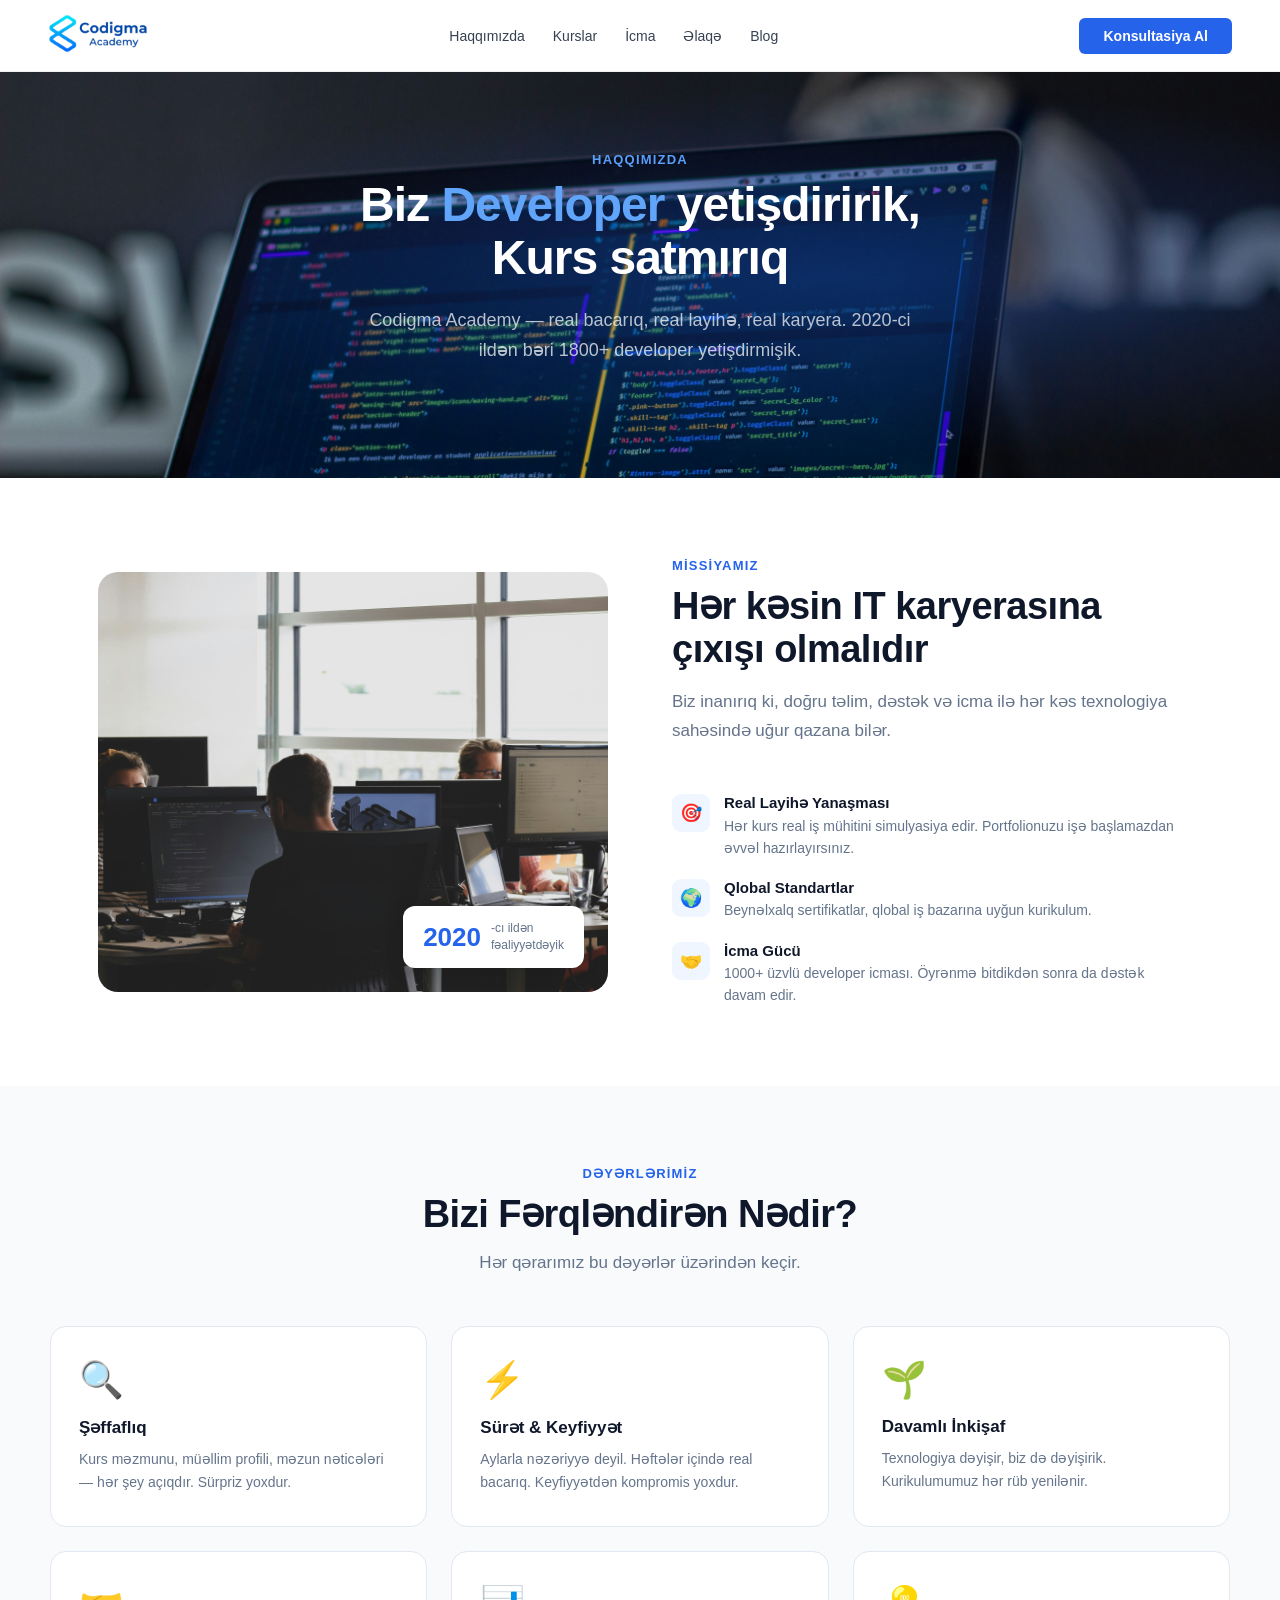
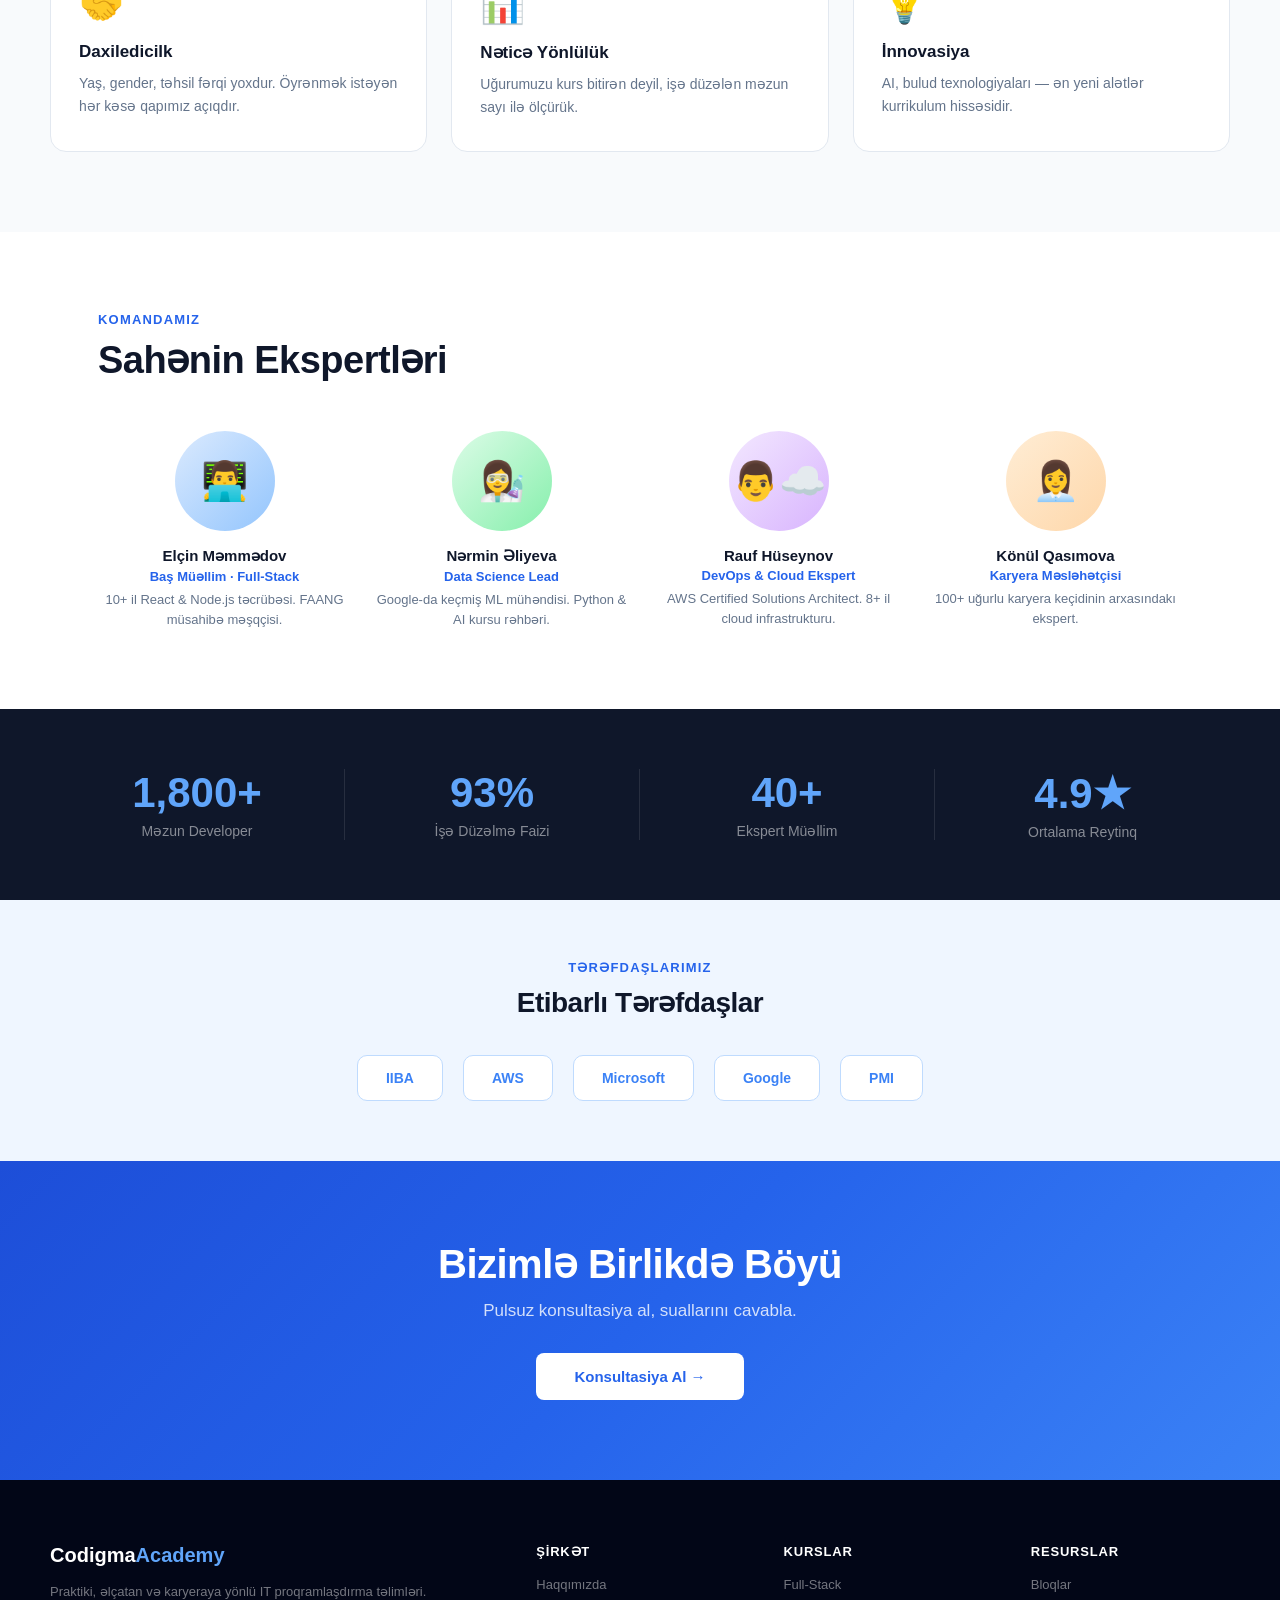
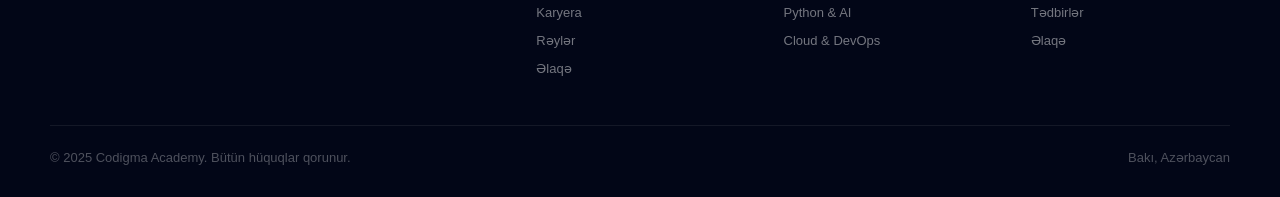
==== about/index.html @ 5302939d "Update HTML file paths for consistent navigation across the site" ====
<!DOCTYPE html><html lang="az"><head><meta charset="UTF-8"><meta name="viewport" content="width=device-width,initial-scale=1.0">
<link rel="stylesheet" href="../styles.css">
    <link rel="icon" type="image/x-icon" href="../images/codigma.svg">
</head><body>
<nav>
  <a href="../" class="logo">
    <img style="width: 100px;" src="../images/cdgma.png" alt="" srcset="">
  </a>  
  <ul class="nav-links" id="navLinks">
    <li><a href="../about/">Haqqımızda</a></li>
    <li><a href="../courses/">Kurslar</a></li>
    <li><a href="../reviews/">İcma</a></li>
    <li><a href="../contact/">Əlaqə</a></li>
    <li><a href="../blog.html">Blog</a></li>
  </ul>
  <a href="../contact/" class="nav-cta">Konsultasiya Al</a>
  
  <!-- Mobile Menu Button -->
  <button class="mobile-menu-btn" id="mobileMenuBtn">
    <span></span>
    <span></span>
    <span></span>
  </button>
</nav>

<div class="page-hero about-image">
  <div class="label">Haqqımızda</div>
  <h1>Biz <em>Developer</em> yetişdiririk,<br>Kurs satmırıq</h1>
  <p>Codigma Academy — real bacarıq, real layihə, real karyera. 2020-ci ildən bəri 1800+ developer yetişdirmişik.</p>
</div>

<!-- MISSION -->
<div class="sec">
  <div class="mission-grid">
    <div class="mission-img">
      <div class="mission-badge">
        <div class="num">2020</div>
        <div class="txt">-cı ildən<br>fəaliyyətdəyik</div>
      </div>
    </div>
    <div>
      <div class="sec-label">Missiyamız</div>
      <h2 class="sec-title">Hər kəsin IT karyerasına çıxışı olmalıdır</h2>
      <p class="sec-sub">Biz inanırıq ki, doğru təlim, dəstək və icma ilə hər kəs texnologiya sahəsində uğur qazana bilər.</p>
      <div class="mission-points">
        <div class="mp"><div class="mp-icon">🎯</div><div><h4>Real Layihə Yanaşması</h4><p>Hər kurs real iş mühitini simulyasiya edir. Portfolionuzu işə başlamazdan əvvəl hazırlayırsınız.</p></div></div>
        <div class="mp"><div class="mp-icon">🌍</div><div><h4>Qlobal Standartlar</h4><p>Beynəlxalq sertifikatlar, qlobal iş bazarına uyğun kurikulum.</p></div></div>
        <div class="mp"><div class="mp-icon">🤝</div><div><h4>İcma Gücü</h4><p>1000+ üzvlü developer icması. Öyrənmə bitdikdən sonra da dəstək davam edir.</p></div></div>
      </div>
    </div>
  </div>
</div>

<!-- VALUES -->
<div class="values-bg">
  <div class="values-inner">
    <div class="sec-label" style="text-align:center">Dəyərlərimiz</div>
    <h2 class="sec-title" style="text-align:center;max-width:560px;margin:0 auto 12px">Bizi Fərqləndirən Nədir?</h2>
    <p class="sec-sub">Hər qərarımız bu dəyərlər üzərindən keçir.</p>
    <div class="values-grid">
      <div class="val-card"><span class="val-icon">🔍</span><h3>Şəffaflıq</h3><p>Kurs məzmunu, müəllim profili, məzun nəticələri — hər şey açıqdır. Sürpriz yoxdur.</p></div>
      <div class="val-card"><span class="val-icon">⚡</span><h3>Sürət & Keyfiyyət</h3><p>Aylarla nəzəriyyə deyil. Həftələr içində real bacarıq. Keyfiyyətdən kompromis yoxdur.</p></div>
      <div class="val-card"><span class="val-icon">🌱</span><h3>Davamlı İnkişaf</h3><p>Texnologiya dəyişir, biz də dəyişirik. Kurikulumumuz hər rüb yenilənir.</p></div>
      <div class="val-card"><span class="val-icon">🤝</span><h3>Daxiledicilk</h3><p>Yaş, gender, təhsil fərqi yoxdur. Öyrənmək istəyən hər kəsə qapımız açıqdır.</p></div>
      <div class="val-card"><span class="val-icon">📊</span><h3>Nəticə Yönlülük</h3><p>Uğurumuzu kurs bitirən deyil, işə düzələn məzun sayı ilə ölçürük.</p></div>
      <div class="val-card"><span class="val-icon">💡</span><h3>İnnovasiya</h3><p>AI, bulud texnologiyaları — ən yeni alətlər kurrikulum hissəsidir.</p></div>
    </div>
  </div>
</div>

<!-- TEAM -->
<div class="sec">
  <div class="sec-label">Komandamız</div>
  <h2 class="sec-title">Sahənin Ekspertləri</h2>
  <div class="team-grid">
    <div class="team-card"><div class="team-avatar t1">👨‍💻</div><h3>Elçin Məmmədov</h3><div class="role">Baş Müəllim · Full-Stack</div><p>10+ il React & Node.js təcrübəsi. FAANG müsahibə məşqçisi.</p></div>
    <div class="team-card"><div class="team-avatar t2">👩‍🔬</div><h3>Nərmin Əliyeva</h3><div class="role">Data Science Lead</div><p>Google-da keçmiş ML mühəndisi. Python & AI kursu rəhbəri.</p></div>
    <div class="team-card"><div class="team-avatar t3">👨‍☁️</div><h3>Rauf Hüseynov</h3><div class="role">DevOps & Cloud Ekspert</div><p>AWS Certified Solutions Architect. 8+ il cloud infrastrukturu.</p></div>
    <div class="team-card"><div class="team-avatar t4">👩‍💼</div><h3>Könül Qasımova</h3><div class="role">Karyera Məsləhətçisi</div><p>100+ uğurlu karyera keçidinin arxasındakı ekspert.</p></div>
  </div>
</div>

<!-- STATS -->
<div class="stats-band">
  <div class="stats-inner">
    <div class="st"><div class="st-num">1,800+</div><div class="st-label">Məzun Developer</div></div>
    <div class="st"><div class="st-num">93%</div><div class="st-label">İşə Düzəlmə Faizi</div></div>
    <div class="st"><div class="st-num">40+</div><div class="st-label">Ekspert Müəllim</div></div>
    <div class="st"><div class="st-num">4.9★</div><div class="st-label">Ortalama Reytinq</div></div>
  </div>
</div>

<!-- PARTNERS -->
<div class="partner-bg">
  <div class="partner-inner">
    <div class="sec-label">Tərəfdaşlarımız</div>
    <h2 class="sec-title">Etibarlı Tərəfdaşlar</h2>
    <div class="partner-logos">
      <div class="p-logo">IIBA</div>
      <div class="p-logo">AWS</div>
      <div class="p-logo">Microsoft</div>
      <div class="p-logo">Google</div>
      <div class="p-logo">PMI</div>
    </div>
  </div>
</div>

<div class="cta-sec">
  <h2>Bizimlə Birlikdə Böyü</h2>
  <p>Pulsuz konsultasiya al, suallarını cavabla.</p>
  <a href="#" class="btn-white">Konsultasiya Al →</a>
</div>

<footer>
  <div class="footer-inner">
    <div class="footer-top">
      <div><div class="footer-logo">Codigma<span>Academy</span></div><p class="footer-desc">Praktiki, əlçatan və karyeraya yönlü IT proqramlaşdırma təlimləri.</p></div>
      <div class="footer-col"><h4>Şirkət</h4><ul><li><a href="../about/">Haqqımızda</a></li><li><a href="../careers/">Karyera</a></li><li><a href="../reviews/">Rəylər</a></li><li><a href="../contact/">Əlaqə</a></li></ul></div>
      <div class="footer-col"><h4>Kurslar</h4><ul><li><a href="../courses/">Full-Stack</a></li><li><a href="../courses/">Python & AI</a></li><li><a href="../courses/">Cloud & DevOps</a></li></ul></div>
      <div class="footer-col"><h4>Resurslar</h4><ul><li><a href="../blog.html">Bloqlar</a></li><li><a href="#">Tədbirlər</a></li><li><a href="../contact/">Əlaqə</a></li></ul></div>
    </div>
    <div class="footer-bottom"><p>© 2025 Codigma Academy. Bütün hüquqlar qorunur.</p><p>Bakı, Azərbaycan</p></div>
  </div>
</footer>

<script>
// Mobile menu toggle
const mobileMenuBtn = document.getElementById('mobileMenuBtn');
const navLinks = document.getElementById('navLinks');

if (mobileMenuBtn) {
  mobileMenuBtn.addEventListener('click', () => {
    navLinks.classList.toggle('active');
    mobileMenuBtn.classList.toggle('active');
  });

  // Close mobile menu when link is clicked
  const navItems = navLinks.querySelectorAll('a');
  navItems.forEach(item => {
    item.addEventListener('click', () => {
      navLinks.classList.remove('active');
      mobileMenuBtn.classList.remove('active');
    });
  });
}
</script>
</body></html>
---- styles.css ----
* { margin: 0; padding: 0; box-sizing: border-box; }
body { font-family: 'Segoe UI', Arial, sans-serif; color: #1a1a1a; background: #fff; }

/* ── NAVIGATION ── */
nav { display: flex; align-items: center; justify-content: space-between; padding: 0 48px; height: 72px; background: #fff; border-bottom: 1px solid #f0f0f0; position: sticky; top: 0; z-index: 200; }
.nav-links { display: flex; gap: 28px; list-style: none; }
.nav-links a { text-decoration: none; color: #374151; font-size: 14px; font-weight: 500; }
.nav-links a:hover { color: #2563eb; }
.nav-cta { background: #2563eb; color: #fff; padding: 10px 24px; border-radius: 6px; font-size: 14px; font-weight: 600; text-decoration: none; }

/* Mobile Menu Button */
.mobile-menu-btn { 
  display: none; 
  flex-direction: column; 
  background: none; 
  border: none; 
  cursor: pointer; 
  gap: 6px;
  z-index: 201;
}

.mobile-menu-btn span { 
  width: 25px; 
  height: 3px; 
  background: #0f172a; 
  border-radius: 3px;
  transition: all 0.3s ease;
}

.mobile-menu-btn.active span:nth-child(1) {
  transform: rotate(45deg) translate(11px, 11px);
}

.mobile-menu-btn.active span:nth-child(2) {
  opacity: 0;
}

.mobile-menu-btn.active span:nth-child(3) {
  transform: rotate(-45deg) translate(8px, -8px);
}

/* ── COMMON TYPOGRAPHY & SECTIONS ── */
.sec { padding: 80px 48px; max-width: 1180px; margin: 0 auto; }
.sec-label, .label, .hero-label, .co-label { font-size: 13px; font-weight: 700; color: #2563eb; text-transform: uppercase; letter-spacing: 1.2px; margin-bottom: 12px; }
.label, .hero-label { color: #60a5fa; }
.sec-title { font-size: 38px; font-weight: 800; color: #0f172a; line-height: 1.15; margin-bottom: 16px; letter-spacing: -0.5px; }
.sec-sub { font-size: 17px; color: #64748b; line-height: 1.7; max-width: 560px; margin: 0 auto 48px; }

/* ── PAGE HERO ── */
.page-hero {padding: 80px 48px; text-align: center; color: #fff; position: relative; overflow: hidden; }
.page-hero::after { content: ''; position: absolute; inset: 0; background: radial-gradient(ellipse at 65% 50%, rgba(37,99,235,0.3) 0%, transparent 65%); }
.page-hero h1 { font-size: 48px; font-weight: 800; line-height: 1.1; letter-spacing: -1px; margin-bottom: 20px; position: relative; z-index: 1; }
.page-hero h1 em { font-style: normal; color: #60a5fa; }
.page-hero p { font-size: 18px; color: rgba(255,255,255,0.72); max-width: 560px; margin: 0 auto 32px; line-height: 1.7; position: relative; z-index: 1; }
.hero-chips { display: flex; gap: 12px; justify-content: center; flex-wrap: wrap; position: relative; z-index: 1; }
.chip { background: rgba(255,255,255,0.1); border: 1px solid rgba(255,255,255,0.2); border-radius: 100px; padding: 8px 18px; font-size: 13px; color: rgba(255,255,255,0.85); font-weight: 500; }
.about-image { background-image: url(/images/about-h.jpg); background-position: center; background-size: cover; padding: 80px 48px; text-align: center; color: #fff; position: relative; overflow: hidden; }
.courses-image { background-image: url(/images/courses-h.jpg); background-position: center; background-size: cover; padding: 80px 48px; text-align: center; color: #fff; position: relative; overflow: hidden; }
.reviews-image { background-image: url(/images/reviews-h1.jpg); background-position: center; background-size: cover; padding: 80px 48px; text-align: center; color: #fff; position: relative; overflow: hidden; }
.reviews-image::before {
  content: "";
  position: absolute;
  inset: 0;
  background: rgba(0, 0, 0, 0.468); /* tündlük burdan idarə olunur */
  z-index: 1;
}

.contact-image::before {
  content: "";
  position: absolute;
  inset: 0;
  background: rgba(0, 0, 0, 0.345); /* tündlük burdan idarə olunur */
  z-index: 1;
}

.contact-image { background-image: url(/images/contact-img.jpg); background-position: center; background-size: cover; padding: 80px 48px; text-align: center; color: #fff; position: relative; overflow: hidden; }
/* ── SLIDER ── */
.hero { position: relative; overflow: hidden; height: 580px; }
.slides-track { display: flex; height: 100%; transition: transform 0.65s cubic-bezier(0.77,0,0.18,1); }
.slide { min-width: 100%; height: 100%; display: flex; align-items: center; justify-content: center; flex-direction: column; text-align: center; padding: 80px 48px; position: relative; overflow: hidden; }
.slide-1 { background: linear-gradient(135deg, #0a0a1a 0%, #0f2460 55%, #1a3a8f 100%); background-image: url(/images/slider-1.jpg); background-position: center; background-size: cover; }
.slide-2 { background: linear-gradient(135deg, #0a1a0a 0%, #0a3a1f 55%, #0f5132 100%); background-image: url(/images/slider-2.jpg); background-position: center; background-size: cover; }
.slide-3 { background: linear-gradient(135deg, #1a0a0a 0%, #3a0a2a 55%, #5b1a5a 100%); background-image: url(/images/slider-3.jpg); background-position: center; background-size: cover; }
.slide::before { content: ''; position: absolute; inset: 0; background: radial-gradient(ellipse at 68% 48%, rgba(255,255,255,0.1) 0%, transparent 65%); }
.slide-content { position: relative; z-index: 1; max-width: 780px; opacity: 0; transform: translateY(28px); transition: opacity 0.55s 0.2s ease, transform 0.55s 0.2s ease; }
.slide.is-active .slide-content { opacity: 1; transform: translateY(0); }
.slide-eyebrow { display: inline-flex; gap: 12px; margin-bottom: 28px; background: rgba(255,255,255,0.08); border: 1px solid rgba(255,255,255,0.15); border-radius: 100px; padding: 8px 20px; }
.slide-eyebrow span { font-size: 13px; color: rgba(255,255,255,0.78); font-weight: 500; }
.slide-1 .dot { color: #60a5fa; }
.slide-2 .dot { color: #4ade80; }
.slide-3 .dot { color: #c084fc; }
.slide h1 { font-size: 50px; font-weight: 800; line-height: 1.12; color: #fff; margin-bottom: 20px; letter-spacing: -1px; }
.slide-1 h1 em { font-style: normal; color: #60a5fa; }
.slide-2 h1 em { font-style: normal; color: #4ade80; }
.slide-3 h1 em { font-style: normal; color: #c084fc; }
.slide > .slide-content > p { font-size: 18px; color: rgba(255,255,255,0.72); margin-bottom: 40px; line-height: 1.65; }
.slide-btns { display: flex; gap: 14px; justify-content: center; }
.btn-solid { padding: 15px 34px; border-radius: 8px; font-weight: 700; font-size: 15px; text-decoration: none; }
.slide-1 .btn-solid { background: #2563eb; color: #fff; }
.slide-2 .btn-solid { background: #16a34a; color: #fff; }
.slide-3 .btn-solid { background: #7c3aed; color: #fff; }
.btn-ghost { border: 1.5px solid rgba(255,255,255,0.4); color: #fff; padding: 15px 34px; border-radius: 8px; font-weight: 600; font-size: 15px; text-decoration: none; }
.btn-ghost:hover { background: rgba(255,255,255,0.1); }
.hero-arrow { position: absolute; top: 50%; transform: translateY(-50%); width: 48px; height: 48px; border-radius: 50%; background: rgba(255,255,255,0.12); border: 1px solid rgba(255,255,255,0.22); color: #fff; font-size: 20px; cursor: pointer; display: flex; align-items: center; justify-content: center; z-index: 10; transition: background 0.2s; user-select: none; }
.hero-arrow:hover { background: rgba(255,255,255,0.26); }
.prev { left: 24px; }
.next { right: 24px; }
.hero-dots { position: absolute; bottom: 28px; left: 50%; transform: translateX(-50%); display: flex; gap: 8px; z-index: 10; }
.hero-dots button { width: 8px; height: 8px; border-radius: 4px; background: rgba(255,255,255,0.3); border: none; cursor: pointer; transition: width 0.35s ease, background 0.35s ease; padding: 0; }
.hero-dots button.active { width: 28px; background: #fff; }
.slide-progress { position: absolute; bottom: 0; left: 0; height: 3px; background: rgba(255,255,255,0.1); width: 100%; z-index: 10; }
.slide-progress-fill { height: 100%; width: 0%; }
.slide-1 .slide-progress-fill { background: #60a5fa; }
.slide-2 .slide-progress-fill { background: #4ade80; }
.slide-3 .slide-progress-fill { background: #c084fc; }

/* ── TRUST & STATS ── */
.trust-bar { background: #f8fafc; border-bottom: 1px solid #e8eef4; padding: 0 48px; }
.trust-label { font-size: 12px; color: #94a3b8; font-weight: 600; text-transform: uppercase; letter-spacing: 1px; padding: 16px 0 8px; }
.trust-logos { display: flex; gap: 48px; padding: 12px 0 20px; flex-wrap: wrap; }
.trust-logo { font-size: 15px; font-weight: 700; color: #94a3b8; }
.stats { background: #f0f9ff; padding: 40px 48px; display: flex; justify-content: center; border-bottom: 1px solid #bae6fd; }
.stat { text-align: center; padding: 20px 48px; border-right: 1px solid #bae6fd; }
.stat:last-child { border-right: none; }
.stat-num { font-size: 36px; font-weight: 800; color: #0284c7; }
.stat-label { font-size: 13px; color: #64748b; margin-top: 4px; }
.stats-band { background: #0f172a; padding: 60px 48px; }
.stats-inner { max-width: 1180px; margin: 0 auto; display: grid; grid-template-columns: repeat(4,1fr); gap: 0; }
.st { text-align: center; padding: 0 20px; border-right: 1px solid rgba(255,255,255,0.1); }
.st:last-child { border-right: none; }
.st-num { font-size: 42px; font-weight: 800; color: #60a5fa; margin-bottom: 6px; }
.st-label { font-size: 14px; color: rgba(255,255,255,0.5); }

/* ── WHO & FOR SECTIONS ── */
.who { max-width: 1180px; margin: 0 auto; padding: 80px 48px; display: grid; grid-template-columns: 1fr 1fr; gap: 72px; align-items: center; }
.who-img { background-image: url(/images/it-1.jpg); background-position: center; background-size: cover; border-radius: 20px; height: 420px; display: flex; align-items: center; justify-content: center; font-size: 90px; position: relative; }
.who-badge { position: absolute; bottom: 24px; left: 24px; background: #fff; border-radius: 12px; padding: 14px 20px; box-shadow: 0 4px 20px rgba(0,0,0,0.1); display: flex; align-items: center; gap: 10px; }
.who-badge .num { font-size: 26px; font-weight: 800; color: #2563eb; }
.who-badge .txt { font-size: 12px; color: #64748b; line-height: 1.4; }
.who-features { margin-top: 32px; display: flex; flex-direction: column; gap: 20px; }
.wf { display: flex; gap: 14px; align-items: flex-start; }
.wf-icon { width: 36px; height: 36px; border-radius: 9px; background: #eff6ff; display: flex; align-items: center; justify-content: center; font-size: 17px; flex-shrink: 0; }
.wf h4 { font-size: 15px; font-weight: 700; color: #0f172a; margin-bottom: 4px; }
.wf p { font-size: 14px; color: #64748b; line-height: 1.55; }
.for-section { background: #0f172a; padding: 80px 48px; }
.for-inner { max-width: 1180px; margin: 0 auto; }
.for-grid { display: grid; grid-template-columns: repeat(3,1fr); gap: 24px; margin-top: 48px; }
.for-card { background: rgba(255,255,255,0.05); border: 1px solid rgba(255,255,255,0.08); border-radius: 16px; padding: 32px 28px; }
.for-card-icon { font-size: 36px; margin-bottom: 18px; display: block; }
.for-card h3 { font-size: 18px; font-weight: 700; color: #fff; margin-bottom: 10px; }
.for-card p { font-size: 14px; color: rgba(255,255,255,0.6); line-height: 1.65; }

/* ── COURSES & BOOTCAMP ── */
.courses-bg { background: #f8fafc; padding: 80px 48px; }
.courses-inner { max-width: 1180px; margin: 0 auto; }
.courses-head { display: flex; justify-content: space-between; align-items: flex-end; margin-bottom: 48px; }
.view-all { font-size: 14px; font-weight: 600; color: #2563eb; text-decoration: none; }
.courses-grid { display: grid; grid-template-columns: repeat(3,1fr); gap: 28px; margin-top: 48px; }
.courses-grid-2 { display: grid; grid-template-columns: repeat(2,1fr); gap: 28px; margin-top: 48px; }

.c-card { background: #fff; border-radius: 16px; border: 1px solid #e2e8f0; overflow: hidden; transition: transform 0.2s, box-shadow 0.2s; }
.c-card:hover { transform: translateY(-5px); box-shadow: 0 12px 32px rgba(0,0,0,0.08); }
.c-card-top { height: 170px; display: flex; align-items: center; justify-content: center; font-size: 54px; }
.cc1 .c-card-top { background: linear-gradient(135deg,#eff6ff,#bfdbfe); }
.cc2 .c-card-top { background: linear-gradient(135deg,#f0fdf4,#bbf7d0); }
.cc3 .c-card-top { background: linear-gradient(135deg,#fdf4ff,#e9d5ff); }
.c-card-body { padding: 22px; }
.c-card-body h3 { font-size: 16px; font-weight: 700; color: #0f172a; margin-bottom: 8px; }
.c-card-body p { font-size: 13px; color: #64748b; line-height: 1.6; margin-bottom: 18px; }
.c-card-footer { display: flex; align-items: center; justify-content: space-between; }
.c-pill { font-size: 11px; font-weight: 700; padding: 4px 12px; border-radius: 100px; }
.cc1 .c-pill { background: #dbeafe; color: #1d4ed8; }
.cc2 .c-pill { background: #dcfce7; color: #166534; }
.cc3 .c-pill { background: #f3e8ff; color: #6b21a8; }
.c-link { font-size: 13px; font-weight: 700; color: #2563eb; text-decoration: none; }
.course-big { background: #fff; border: 1px solid #e2e8f0; border-radius: 18px; overflow: hidden; transition: transform 0.2s, box-shadow 0.2s; display: grid; grid-template-columns: 220px 1fr; }
.course-big:hover { transform: translateY(-4px); box-shadow: 0 12px 36px rgba(0,0,0,0.09); }
.course-thumb { display: flex; align-items: center; justify-content: center; font-size: 60px; }
.cb1 .course-thumb { background: linear-gradient(135deg,#eff6ff,#bfdbfe); }
.cb2 .course-thumb { background: linear-gradient(135deg,#f0fdf4,#bbf7d0); }
.cb3 .course-thumb { background: linear-gradient(135deg,#fdf4ff,#e9d5ff); }
.cb4 .course-thumb { background: linear-gradient(135deg,#fff7ed,#fed7aa); }
.cb5 .course-thumb { background: linear-gradient(135deg,#fef2f2,#fecaca); }
.cb6 .course-thumb { background: linear-gradient(135deg,#f0fdfa,#99f6e4); }
.course-info { padding: 28px 24px; }
.course-tags { display: flex; gap: 6px; flex-wrap: wrap; margin-bottom: 10px; }
.ctag { font-size: 11px; font-weight: 700; padding: 3px 10px; border-radius: 20px; }
.t-blue { background: #dbeafe; color: #1d4ed8; }
.t-green { background: #dcfce7; color: #166534; }
.t-purple { background: #f3e8ff; color: #6b21a8; }
.t-orange { background: #ffedd5; color: #9a3412; }
.t-red { background: #fee2e2; color: #991b1b; }
.t-teal { background: #ccfbf1; color: #0f766e; }
.course-info h3 { font-size: 18px; font-weight: 700; color: #0f172a; margin-bottom: 8px; }
.course-info p { font-size: 13px; color: #64748b; line-height: 1.6; margin-bottom: 18px; }
.course-meta { display: flex; gap: 16px; font-size: 12px; color: #64748b; margin-bottom: 18px; }
.course-meta span { display: flex; align-items: center; gap: 4px; }
.course-footer { display: flex; align-items: center; justify-content: space-between; }
.enroll-btn { background: #2563eb; color: #fff; padding: 9px 20px; border-radius: 7px; font-size: 13px; font-weight: 700; text-decoration: none; }
.price { font-size: 15px; font-weight: 800; color: #0f172a; }
.filter-bar { background: #f8fafc; border-bottom: 1px solid #e2e8f0; padding: 0 48px; display: flex; gap: 8px; align-items: center; }
.filter-btn { padding: 16px 20px; font-size: 14px; font-weight: 500; color: #64748b; background: none; border: none; cursor: pointer; border-bottom: 2px solid transparent; transition: all 0.2s; }
.filter-btn.active { color: #2563eb; border-bottom-color: #2563eb; font-weight: 700; }
.filter-btn:hover { color: #2563eb; }
.highlight-bg { background: #0f172a; padding: 72px 48px; }
.highlight-inner { max-width: 1180px; margin: 0 auto; display: grid; grid-template-columns: 1fr 1fr; gap: 64px; align-items: center; }
.highlight-text .label { color: #60a5fa; }
.highlight-text h2 { font-size: 38px; font-weight: 800; color: #fff; margin-bottom: 16px; line-height: 1.15; letter-spacing: -0.5px; }
.highlight-text p { font-size: 16px; color: rgba(255,255,255,0.65); line-height: 1.75; margin-bottom: 28px; }
.highlight-points { display: flex; flex-direction: column; gap: 14px; }
.hpoint { display: flex; gap: 12px; align-items: flex-start; }
.hpoint-icon { width: 32px; height: 32px; border-radius: 8px; background: rgba(96,165,250,0.15); display: flex; align-items: center; justify-content: center; font-size: 15px; flex-shrink: 0; }
.hpoint p { font-size: 14px; color: rgba(255,255,255,0.7); line-height: 1.5; }
.highlight-card { background: rgba(255,255,255,0.06); border: 1px solid rgba(255,255,255,0.1); border-radius: 20px; padding: 36px; }
.hc-title { font-size: 20px; font-weight: 700; color: #fff; margin-bottom: 24px; }
.hc-items { display: flex; flex-direction: column; gap: 16px; }
.hc-item { display: flex; justify-content: space-between; align-items: center; padding-bottom: 14px; border-bottom: 1px solid rgba(255,255,255,0.08); }
.hc-item:last-child { border-bottom: none; padding-bottom: 0; }
.hc-item span { font-size: 14px; color: rgba(255,255,255,0.6); }
.hc-item strong { font-size: 14px; color: #60a5fa; font-weight: 700; }
.highlight-btn { display: inline-block; margin-top: 28px; background: #2563eb; color: #fff; padding: 14px 32px; border-radius: 8px; font-size: 15px; font-weight: 700; text-decoration: none; }

/* ── FAQ ── */
.faq-bg, .faq-strip { background: #f8fafc; padding: 72px 48px; }
.faq-inner { max-width: 800px; margin: 0 auto; }
.faq-inner .sec-title, .faq-inner h2 { text-align: center; margin-bottom: 40px; font-size: 32px; font-weight: 800; color: #0f172a; letter-spacing: -0.5px; }
.faq-item { background: #fff; border: 1px solid #e2e8f0; border-radius: 12px; margin-bottom: 12px; overflow: hidden; }
.faq-q { padding: 18px 24px; font-size: 15px; font-weight: 600; color: #0f172a; cursor: pointer; display: flex; justify-content: space-between; align-items: center; }
.faq-q .icon, .faq-q .ic { color: #2563eb; font-size: 18px; font-weight: 300; }
.faq-a { padding: 0 24px 20px; font-size: 14px; color: #64748b; line-height: 1.7; }

/* ── CONTACT & MAP ── */
.contact-main { max-width: 1180px; margin: 0 auto; padding: 80px 48px; display: grid; grid-template-columns: 1fr 1.4fr; gap: 64px; align-items: start; }
.contact-info .sec-label { font-size: 13px; font-weight: 700; color: #2563eb; text-transform: uppercase; letter-spacing: 1.2px; margin-bottom: 12px; }
.contact-info h2 { font-size: 34px; font-weight: 800; color: #0f172a; line-height: 1.2; margin-bottom: 14px; letter-spacing: -0.5px; }
.contact-info p { font-size: 16px; color: #64748b; line-height: 1.75; margin-bottom: 36px; }
.info-cards { display: flex; flex-direction: column; gap: 16px; }
.info-card { display: flex; gap: 16px; align-items: flex-start; background: #f8fafc; border: 1px solid #e2e8f0; border-radius: 12px; padding: 18px 20px; }
.info-icon { width: 44px; height: 44px; border-radius: 10px; background: #eff6ff; display: flex; align-items: center; justify-content: center; font-size: 20px; flex-shrink: 0; }
.info-card h4 { font-size: 14px; font-weight: 700; color: #0f172a; margin-bottom: 4px; }
.info-card p { font-size: 14px; color: #64748b; line-height: 1.5; margin-bottom: 0; }
.info-card a { color: #2563eb; text-decoration: none; font-weight: 500; }
.socials { margin-top: 28px; }
.socials h4 { font-size: 14px; font-weight: 700; color: #0f172a; margin-bottom: 14px; }
.social-links { display: flex; gap: 10px; }
.s-link { width: 40px; height: 40px; border-radius: 9px; border: 1px solid #e2e8f0; display: flex; align-items: center; justify-content: center; font-size: 18px; text-decoration: none; transition: border-color 0.2s, background 0.2s; background: #fff; }
.s-link:hover { background: #eff6ff; border-color: #bfdbfe; }
.contact-form { background: #fff; border: 1px solid #e2e8f0; border-radius: 20px; padding: 40px; box-shadow: 0 4px 24px rgba(0,0,0,0.05); }
.form-title { font-size: 22px; font-weight: 800; color: #0f172a; margin-bottom: 6px; }
.form-sub { font-size: 14px; color: #64748b; margin-bottom: 28px; }
.form-row { display: grid; grid-template-columns: 1fr 1fr; gap: 16px; margin-bottom: 16px; }
.form-group { margin-bottom: 16px; }
.form-group label { display: block; font-size: 13px; font-weight: 600; color: #374151; margin-bottom: 6px; }
.form-group input, .form-group select, .form-group textarea { width: 100%; padding: 11px 14px; border: 1.5px solid #e2e8f0; border-radius: 8px; font-size: 14px; color: #0f172a; font-family: inherit; transition: border-color 0.2s; outline: none; background: #fff; }
.form-group input:focus, .form-group select:focus, .form-group textarea:focus { border-color: #2563eb; box-shadow: 0 0 0 3px rgba(37,99,235,0.08); }
.form-group textarea { resize: vertical; min-height: 110px; }
.form-group select { appearance: none; cursor: pointer; }
.topic-chips { display: flex; gap: 8px; flex-wrap: wrap; margin-bottom: 20px; }
.t-chip { padding: 7px 14px; border-radius: 20px; border: 1.5px solid #e2e8f0; font-size: 13px; font-weight: 500; color: #64748b; cursor: pointer; transition: all 0.2s; background: #fff; }
.t-chip.sel { background: #eff6ff; border-color: #2563eb; color: #2563eb; font-weight: 700; }
.submit-btn { width: 100%; background: #2563eb; color: #fff; padding: 14px; border-radius: 8px; font-size: 15px; font-weight: 700; border: none; cursor: pointer; transition: background 0.2s; }
.submit-btn:hover { background: #1d4ed8; }
.form-note { font-size: 12px; color: #94a3b8; text-align: center; margin-top: 12px; }
.map-sec { background: #0f172a; padding: 64px 48px; }
.map-inner { max-width: 1180px; margin: 0 auto; display: grid; grid-template-columns: 1fr 1fr; gap: 48px; align-items: center; }
.map-box { background: linear-gradient(135deg,#1e3a5f,#0f2460); border-radius: 16px; height: 300px; display: flex; align-items: center; justify-content: center; flex-direction: column; gap: 12px; border: 1px solid rgba(255,255,255,0.1); }
.map-box .pin { font-size: 48px; }
.map-box p { font-size: 14px; color: rgba(255,255,255,0.6); }
.map-text h2 { font-size: 28px; font-weight: 800; color: #fff; margin-bottom: 14px; }
.map-text p { font-size: 15px; color: rgba(255,255,255,0.6); line-height: 1.75; margin-bottom: 20px; }
.map-text .addr { font-size: 14px; color: #60a5fa; font-weight: 600; line-height: 1.6; }

/* ── CULTURE, TEAM & VALUES ── */
.culture-bg { background: #f8fafc; padding: 80px 48px; }
.culture-inner { max-width: 1180px; margin: 0 auto; display: grid; grid-template-columns: 1fr 1fr; gap: 64px; align-items: center; }
.culture-img { background: linear-gradient(135deg,#0f172a,#1e3a5f); border-radius: 20px; height: 400px; display: flex; align-items: center; justify-content: center; font-size: 80px; position: relative; }
.culture-badge { position: absolute; bottom: 24px; left: 24px; background: #fff; border-radius: 12px; padding: 14px 20px; box-shadow: 0 4px 20px rgba(0,0,0,0.15); display: flex; align-items: center; gap: 10px; }
.c-badge-icon { font-size: 28px; }
.c-badge-text .num { font-size: 22px; font-weight: 800; color: #2563eb; }
.c-badge-text .lbl { font-size: 12px; color: #64748b; }
.perks { display: grid; grid-template-columns: 1fr 1fr; gap: 14px; margin-top: 28px; }
.perk { background: #fff; border: 1px solid #e2e8f0; border-radius: 10px; padding: 16px; display: flex; gap: 12px; align-items: flex-start; }
.perk-icon { font-size: 20px; flex-shrink: 0; }
.perk h4 { font-size: 13px; font-weight: 700; color: #0f172a; margin-bottom: 3px; }
.perk p { font-size: 12px; color: #64748b; line-height: 1.5; }
.roles-filter { display: flex; gap: 8px; margin-bottom: 32px; flex-wrap: wrap; }
.rf-btn { padding: 8px 18px; border-radius: 20px; font-size: 13px; font-weight: 600; border: 1px solid #e2e8f0; background: #fff; color: #64748b; cursor: pointer; transition: all 0.2s; }
.rf-btn.active { background: #2563eb; color: #fff; border-color: #2563eb; }
.rf-btn:hover { border-color: #2563eb; color: #2563eb; }
.roles-list { display: flex; flex-direction: column; gap: 16px; }
.role-card { background: #fff; border: 1px solid #e2e8f0; border-radius: 14px; padding: 24px 28px; display: flex; align-items: center; justify-content: space-between; transition: box-shadow 0.2s, border-color 0.2s; }
.role-card:hover { box-shadow: 0 6px 20px rgba(0,0,0,0.07); border-color: #bfdbfe; }
.role-left { display: flex; gap: 16px; align-items: center; }
.role-icon { width: 48px; height: 48px; border-radius: 12px; display: flex; align-items: center; justify-content: center; font-size: 22px; flex-shrink: 0; }
.ri1 { background: #eff6ff; }
.ri2 { background: #f0fdf4; }
.ri3 { background: #fdf4ff; }
.ri4 { background: #fff7ed; }
.ri5 { background: #f0fdfa; }
.role-info h3 { font-size: 16px; font-weight: 700; color: #0f172a; margin-bottom: 6px; }
.role-tags { display: flex; gap: 8px; flex-wrap: wrap; }
.rtag { font-size: 11px; font-weight: 600; padding: 3px 10px; border-radius: 20px; }
.rt-blue { background: #dbeafe; color: #1d4ed8; }
.rt-green { background: #dcfce7; color: #166534; }
.rt-gray { background: #f1f5f9; color: #475569; }
.rt-purple { background: #f3e8ff; color: #6b21a8; }
.role-apply { background: #2563eb; color: #fff; padding: 10px 22px; border-radius: 8px; font-size: 13px; font-weight: 700; text-decoration: none; white-space: nowrap; }
.process-bg { background: #0f172a; padding: 80px 48px; }
.process-inner { max-width: 1180px; margin: 0 auto; }
.process-inner .sec-label { color: #60a5fa; }
.process-inner .sec-title { color: #fff; margin-bottom: 48px; }
.process-steps { display: grid; grid-template-columns: repeat(4,1fr); gap: 0; position: relative; }
.process-steps::before { content: ''; position: absolute; top: 28px; left: 14%; right: 14%; height: 2px; background: linear-gradient(90deg,#2563eb,#3b82f6); z-index: 0; }
.ps { text-align: center; position: relative; z-index: 1; }
.ps-circle { width: 56px; height: 56px; border-radius: 50%; background: #2563eb; display: flex; align-items: center; justify-content: center; margin: 0 auto 20px; font-size: 20px; border: 3px solid #0f172a; }
.ps h4 { font-size: 15px; font-weight: 700; color: #fff; margin-bottom: 8px; }
.ps p { font-size: 13px; color: rgba(255,255,255,0.5); line-height: 1.6; padding: 0 8px; }
.vals-bg, .values-bg { background: #f8fafc; padding: 80px 48px; }
.vals-inner, .values-inner { max-width: 1180px; margin: 0 auto; text-align: center; }
.vals-grid, .values-grid { display: grid; grid-template-columns: repeat(3,1fr); gap: 24px; text-align: left; margin-top: 40px; }
.val-card { background: #fff; border: 1px solid #e2e8f0; border-radius: 16px; padding: 32px 28px; transition: box-shadow 0.2s; }
.val-card:hover { box-shadow: 0 8px 28px rgba(0,0,0,0.07); }
.val-icon { font-size: 36px; margin-bottom: 16px; display: block; }
.val-card h3 { font-size: 17px; font-weight: 700; color: #0f172a; margin-bottom: 10px; }
.val-card p { font-size: 14px; color: #64748b; line-height: 1.65; }
.mission-grid { display: grid; grid-template-columns: 1fr 1fr; gap: 64px; align-items: center; }
.mission-img { background-image: url(/images/about-img.jpg); background-position: center; background-size: cover; border-radius: 20px; height: 420px; display: flex; align-items: center; justify-content: center; font-size: 100px; position: relative; }
.mission-badge { position: absolute; bottom: 24px; right: 24px; background: #fff; border-radius: 12px; padding: 14px 20px; box-shadow: 0 4px 20px rgba(0,0,0,0.1); display: flex; align-items: center; gap: 10px; }
.mission-badge .num { font-size: 26px; font-weight: 800; color: #2563eb; }
.mission-badge .txt { font-size: 12px; color: #64748b; line-height: 1.4; }
.mission-points { display: flex; flex-direction: column; gap: 20px; margin-top: 32px; }
.mp { display: flex; gap: 14px; align-items: flex-start; }
.mp-icon { width: 38px; height: 38px; border-radius: 9px; background: #eff6ff; display: flex; align-items: center; justify-content: center; font-size: 18px; flex-shrink: 0; }
.mp h4 { font-size: 15px; font-weight: 700; color: #0f172a; margin-bottom: 4px; }
.mp p { font-size: 14px; color: #64748b; line-height: 1.55; }
.team-grid { display: grid; grid-template-columns: repeat(4,1fr); gap: 24px; margin-top: 48px; }
.team-card { text-align: center; }
.team-avatar { width: 100px; height: 100px; border-radius: 50%; margin: 0 auto 16px; display: flex; align-items: center; justify-content: center; font-size: 38px; }
.t1 { background: linear-gradient(135deg,#dbeafe,#93c5fd); }
.t2 { background: linear-gradient(135deg,#dcfce7,#86efac); }
.t3 { background: linear-gradient(135deg,#f3e8ff,#d8b4fe); }
.t4 { background: linear-gradient(135deg,#ffedd5,#fed7aa); }
.team-card h3 { font-size: 15px; font-weight: 700; color: #0f172a; margin-bottom: 4px; }
.team-card .role { font-size: 13px; color: #2563eb; font-weight: 600; margin-bottom: 6px; }
.team-card p { font-size: 13px; color: #64748b; line-height: 1.5; }

/* ── REVIEWS & TESTIMONIALS ── */
.rating-band { background: #f8fafc; border-bottom: 1px solid #e2e8f0; padding: 48px; }
.rating-inner { max-width: 1180px; margin: 0 auto; display: grid; grid-template-columns: 280px 1fr; gap: 64px; align-items: center; }
.rating-big { text-align: center; }
.rating-num { font-size: 72px; font-weight: 800; color: #0f172a; line-height: 1; }
.rating-stars { font-size: 28px; color: #f59e0b; margin: 8px 0; }
.rating-count { font-size: 14px; color: #64748b; }
.rating-bars { display: flex; flex-direction: column; gap: 10px; }
.rbar { display: flex; align-items: center; gap: 12px; }
.rbar-label { font-size: 13px; color: #64748b; min-width: 40px; text-align: right; }
.rbar-track { flex: 1; height: 10px; background: #e2e8f0; border-radius: 5px; overflow: hidden; }
.rbar-fill { height: 100%; border-radius: 5px; background: #2563eb; }
.rbar-pct { font-size: 13px; color: #64748b; min-width: 36px; }
.story-grid { display: grid; grid-template-columns: 1fr 1fr; gap: 28px; }
.story-card { border: 1px solid #e2e8f0; border-radius: 18px; overflow: hidden; background: #fff; transition: box-shadow 0.2s; }
.story-card:hover { box-shadow: 0 8px 28px rgba(0,0,0,0.08); }
.story-top { padding: 28px 28px 20px; display: flex; gap: 16px; align-items: flex-start; }
.s-avatar { width: 52px; height: 52px; border-radius: 50%; display: flex; align-items: center; justify-content: center; font-size: 22px; flex-shrink: 0; }
.s1 { background: linear-gradient(135deg,#dbeafe,#93c5fd); }
.s2 { background: linear-gradient(135deg,#dcfce7,#86efac); }
.s3 { background: linear-gradient(135deg,#f3e8ff,#d8b4fe); }
.s4 { background: linear-gradient(135deg,#ffedd5,#fed7aa); }
.s-meta h3 { font-size: 16px; font-weight: 700; color: #0f172a; margin-bottom: 2px; }
.s-meta .role { font-size: 13px; color: #2563eb; font-weight: 600; }
.s-meta .stars { font-size: 13px; color: #f59e0b; margin-top: 4px; }
.story-quote { padding: 0 28px 20px; font-size: 14px; color: #475569; line-height: 1.75; font-style: italic; border-bottom: 1px solid #f1f5f9; }
.story-result { padding: 18px 28px; display: flex; gap: 20px; }
.s-result-item { text-align: center; }
.s-result-item .val { font-size: 18px; font-weight: 800; color: #2563eb; }
.s-result-item .key { font-size: 11px; color: #94a3b8; margin-top: 2px; }
.test-bg { background: #0f172a; padding: 72px 48px; }
.test-inner { max-width: 1180px; margin: 0 auto; }
.test-inner .sec-label { color: #60a5fa; }
.test-inner .sec-title { color: #fff; }
.test-grid { display: grid; grid-template-columns: repeat(3,1fr); gap: 20px; }
.tcard { background: rgba(255,255,255,0.05); border: 1px solid rgba(255,255,255,0.09); border-radius: 14px; padding: 24px; transition: background 0.2s; }
.tcard:hover { background: rgba(255,255,255,0.08); }
.tcard .stars { color: #fbbf24; font-size: 13px; margin-bottom: 12px; }
.tcard-text { font-size: 14px; color: rgba(255,255,255,0.72); line-height: 1.72; margin-bottom: 20px; font-style: italic; }
.tcard-author { display: flex; gap: 12px; align-items: center; }
.t-av { width: 40px; height: 40px; border-radius: 50%; background: #2563eb; display: flex; align-items: center; justify-content: center; color: #fff; font-weight: 700; font-size: 13px; }
.t-name { font-size: 14px; font-weight: 700; color: #fff; }
.t-role { font-size: 12px; color: rgba(255,255,255,0.42); }
.course-badge { display: inline-block; margin-top: 16px; font-size: 11px; padding: 3px 10px; border-radius: 20px; background: rgba(96,165,250,0.15); color: #60a5fa; font-weight: 600; }
.video-sec { background: #eff6ff; padding: 72px 48px; }
.video-inner { max-width: 1180px; margin: 0 auto; text-align: center; }
.video-grid { display: grid; grid-template-columns: repeat(3,1fr); gap: 20px; margin-top: 40px; }
.video-card { background: #fff; border: 1px solid #bfdbfe; border-radius: 14px; padding: 24px; text-align: left; }
.video-thumb { height: 120px; background: linear-gradient(135deg,#2563eb,#3b82f6); border-radius: 10px; display: flex; align-items: center; justify-content: center; font-size: 40px; margin-bottom: 16px; cursor: pointer; }
.video-card h4 { font-size: 14px; font-weight: 700; color: #0f172a; margin-bottom: 6px; }
.video-card p { font-size: 13px; color: #64748b; }

/* ── PARTNERS & COMPANIES ── */
.partner-bg, .companies-sec { background: #eff6ff; padding: 60px 48px; }
.companies-sec { background: #f8fafc; }
.partner-inner, .companies-inner { max-width: 1180px; margin: 0 auto; text-align: center; }
.partner-inner .sec-title, .co-title { font-size: 28px; margin-bottom: 36px; font-weight: 700; color: #0f172a; }
.co-title { font-size: 22px; }
.partner-logos, .co-logos { display: flex; justify-content: center; flex-wrap: wrap; gap: 20px; }
.co-logos { gap: 16px; }
.p-logo, .co-logo { background: #fff; border: 1px solid #bfdbfe; border-radius: 10px; padding: 14px 28px; font-size: 14px; font-weight: 700; color: #3b82f6; }
.co-logo { border-color: #e2e8f0; color: #94a3b8; }

/* ── CALL TO ACTION (CTA) ── */
.cta-sec { background: linear-gradient(135deg, #1d4ed8, #2563eb, #3b82f6); padding: 80px 48px; text-align: center; color: #fff; }
.cta-sec h2 { font-size: 40px; font-weight: 800; margin-bottom: 14px; letter-spacing: -0.5px; }
.cta-sec p { font-size: 17px; color: rgba(255,255,255,0.8); margin-bottom: 32px; }
.btn-white { background: #fff; color: #2563eb; padding: 15px 38px; border-radius: 8px; font-size: 15px; font-weight: 700; text-decoration: none; display: inline-block; }

/* ── FOOTER ── */
footer { background: #020617; padding: 64px 48px 32px; }
.footer-inner { max-width: 1180px; margin: 0 auto; }
 
.footer-top {
  display: grid;
  grid-template-columns: 2.2fr 1fr 1fr 1fr;
  gap: 48px;
  margin-bottom: 48px;
}
 
.footer-logo { font-size: 20px; font-weight: 800; color: #fff; margin-bottom: 14px; }
.footer-logo span { color: #60a5fa; }
.footer-desc { font-size: 13px; color: rgba(255,255,255,0.45); line-height: 1.75; }
 
.footer-col h4 {
  font-size: 13px;
  font-weight: 700;
  color: #fff;
  margin-bottom: 16px;
  text-transform: uppercase;
  letter-spacing: 0.8px;
}
.footer-col ul { list-style: none; display: flex; flex-direction: column; gap: 10px; }
.footer-col ul li a { font-size: 13px; color: rgba(255,255,255,0.45); transition: color 0.2s; text-decoration: none; }
.footer-col ul li a:hover { color: #60a5fa; }
 
.footer-bottom {
  border-top: 1px solid rgba(255,255,255,0.07);
  padding-top: 24px;
  display: flex;
  justify-content: space-between;
  align-items: center;
}
.footer-bottom p { font-size: 13px; color: rgba(255,255,255,0.3); }
  
  .enroll-overlay { padding: 16px; }
  .enroll-modal { max-width: 100%; border-radius: 16px; }
  .enroll-top { padding: 16px 14px 12px; gap: 10px; }
  .enroll-emoji { width: 40px; height: 40px; font-size: 20px; }
  .enroll-name { font-size: 14px; }
  .enroll-meta { font-size: 11px; }
  .enroll-close { width: 26px; height: 26px; font-size: 12px; }
  .enroll-form { padding: 14px 14px; gap: 10px; }
  .ef-row { gap: 8px; }
  .ef label { font-size: 10px; margin-bottom: 3px; }
  .ef input, .ef select { padding: 8px 10px; font-size: 12px; }
  .enroll-footer { padding: 2px 14px 14px; }
  .enroll-submit { padding: 10px; font-size: 13px; }
  .enroll-note { font-size: 10px; margin-top: 6px; }


/* ── ENROLL MODAL ── */
.enroll-overlay {
  position: fixed; inset: 0;
  background: rgba(0,0,0,0.55);
  backdrop-filter: blur(4px);
  z-index: 500;
  display: flex; align-items: center; justify-content: center;
  padding: 24px;
  opacity: 0; pointer-events: none;
  transition: opacity 0.25s;
}
.enroll-overlay.open { opacity: 1; pointer-events: all; }
 
.enroll-modal {
  background: #fff;
  border-radius: 20px;
  width: 100%; max-width: 460px;
  box-shadow: 0 24px 64px rgba(0,0,0,0.22);
  transform: translateY(24px) scale(0.97);
  transition: transform 0.28s cubic-bezier(0.34,1.56,0.64,1);
  overflow: hidden;
}
.enroll-overlay.open .enroll-modal { transform: translateY(0) scale(1); }
 
.enroll-top {
  padding: 24px 24px 18px;
  display: flex; align-items: flex-start; justify-content: space-between; gap: 14px;
}
.enroll-course-info { display: flex; gap: 14px; align-items: center; }
.enroll-emoji {
  width: 52px; height: 52px; border-radius: 13px;
  display: flex; align-items: center; justify-content: center;
  font-size: 26px; flex-shrink: 0;
}
.enroll-name { font-size: 16px; font-weight: 800; color: #0f172a; margin-bottom: 4px; line-height: 1.3; }
.enroll-meta { font-size: 13px; color: #64748b; }
.enroll-close {
  width: 32px; height: 32px; border-radius: 7px;
  border: 1px solid #e2e8f0; background: #f8fafc;
  cursor: pointer; font-size: 15px; color: #64748b; flex-shrink: 0;
  display: flex; align-items: center; justify-content: center;
  transition: all 0.18s;
}
.enroll-close:hover { background: #fee2e2; color: #dc2626; border-color: #fecaca; }
 
.enroll-divider { height: 1px; background: #f1f5f9; }
 
.enroll-form { padding: 22px 24px; display: flex; flex-direction: column; gap: 13px; }
 
.ef-row { display: grid; grid-template-columns: 1fr 1fr; gap: 12px; }
.ef label { display: block; font-size: 12px; font-weight: 700; color: #374151; margin-bottom: 5px; text-transform: uppercase; letter-spacing: 0.4px; }
.ef input, .ef select {
  width: 100%; padding: 10px 13px;
  border: 1.5px solid #e2e8f0; border-radius: 8px;
  font-size: 14px; color: #0f172a; font-family: inherit;
  outline: none; transition: border-color 0.2s, box-shadow 0.2s;
  background: #fff;
}
.ef input:focus, .ef select:focus {
  border-color: #2563eb;
  box-shadow: 0 0 0 3px rgba(37,99,235,0.09);
}
 
.enroll-footer { padding: 4px 24px 24px; display: flex; flex-direction: column; gap: 10px; }
.enroll-submit {
  width: 100%; padding: 13px;
  background: #2563eb; color: #fff;
  border: none; border-radius: 9px;
  font-size: 15px; font-weight: 700; cursor: pointer;
  transition: background 0.2s, transform 0.15s;
}
.enroll-submit:hover { background: #1d4ed8; transform: translateY(-1px); }
.enroll-note { font-size: 12px; color: #94a3b8; text-align: center; }
 
/* success */
.enroll-success { padding: 40px 24px; text-align: center; display: none; }
.enroll-success .s-icon { font-size: 54px; margin-bottom: 14px; }
.enroll-success h3 { font-size: 20px; font-weight: 800; color: #0f172a; margin-bottom: 8px; }
.enroll-success p { font-size: 14px; color: #64748b; line-height: 1.65; }
.enroll-success button {
  margin-top: 20px; background: #2563eb; color: #fff;
  padding: 11px 28px; border-radius: 8px; font-size: 14px;
  font-weight: 700; cursor: pointer; border: none;
}
 
@keyframes shake {
  0%,100%{ transform:translateX(0) } 25%{ transform:translateX(-7px) } 75%{ transform:translateX(7px) }
}

/* ═══════════════════════════════════════════════════════════════════════════
   RESPONSIVE DESIGN - TABLET (768px - 1024px)
   ═══════════════════════════════════════════════════════════════════════════ */

@media (max-width: 1024px) {
  nav { padding: 0 32px; }
  .nav-links { gap: 20px; }
  .nav-links a { font-size: 13px; }
  
  .sec { padding: 60px 32px; }
  .sec-title { font-size: 32px; }
  
  .page-hero { padding: 60px 32px; }
  .page-hero h1 { font-size: 40px; }
  .page-hero p { font-size: 16px; }
  
  .hero { height: 480px; }
  .slide { padding: 60px 32px; }
  .slide h1 { font-size: 42px; }
  .slide > .slide-content > p { font-size: 16px; }
  
  .trust-logos { gap: 32px; }
  .stats { flex-direction: column; gap: 20px; }
  .stat { padding: 20px 32px; border-right: none; border-bottom: 1px solid #bae6fd; }
  .stat:last-child { border-bottom: none; }
  
  .stats-inner { grid-template-columns: repeat(2, 1fr); }
  .st { border-right: none; border-bottom: 1px solid rgba(255,255,255,0.1); padding: 20px 0; }
  .st:nth-child(odd) { border-right: 1px solid rgba(255,255,255,0.1); }
  .st:last-child, .st:nth-last-child(2) { border-bottom: none; }
  
  .who { grid-template-columns: 1fr; gap: 48px; padding: 60px 32px; }
  .who-img { height: 300px; font-size: 70px; }
  
  .for-grid { grid-template-columns: repeat(2, 1fr); gap: 20px; }
  
  .courses-grid { grid-template-columns: repeat(2, 1fr) !important; gap: 24px; }
  
  .highlight-inner { grid-template-columns: 1fr; gap: 48px; }
  
  .contact-main { grid-template-columns: 1fr; gap: 48px; }
  .contact-form { padding: 32px; }
  .form-row { grid-template-columns: 1fr; }
  
  .map-inner { grid-template-columns: 1fr; }
  .map-box { height: 250px; }
  
  .culture-inner { grid-template-columns: 1fr; gap: 48px; }
  .culture-img { height: 300px; font-size: 70px; }
  .perks { grid-template-columns: 1fr; gap: 12px; }
  
  .roles-list { gap: 12px; }
  .role-card { flex-direction: column; text-align: center; }
  .role-left { justify-content: center; }
  .role-tags { justify-content: center; }
  
  .process-steps { grid-template-columns: repeat(2, 1fr); }
  .process-steps::before { display: none; }
  
  .vals-grid, .values-grid { grid-template-columns: repeat(2, 1fr); }
  
  .mission-grid { grid-template-columns: 1fr; gap: 48px; }
  .mission-img { height: 300px; font-size: 80px; }
  
  .team-grid { grid-template-columns: repeat(3, 1fr); }
  
  .rating-inner { grid-template-columns: 1fr; gap: 48px; }
  .story-grid { grid-template-columns: 1fr; }
  
  .test-grid { grid-template-columns: repeat(2, 1fr); }
  
  .video-grid { grid-template-columns: repeat(2, 1fr); }
  
  .partner-logos, .co-logos { gap: 12px; }
  
  .filter-bar { padding: 0 32px; }
  .filter-btn { padding: 14px 16px; font-size: 13px; }
  
  .cta-sec { padding: 60px 32px; }
  .cta-sec h2 { font-size: 32px; }
  .cta-sec p { font-size: 15px; }
  
  /* Footer - Tablet */
  footer { padding: 48px 32px 24px; }
  .footer-top { grid-template-columns: 1.5fr 1fr 1fr; gap: 32px; margin-bottom: 32px; }
  .footer-logo { font-size: 18px; margin-bottom: 12px; }
  .footer-desc { font-size: 12px; }
  .footer-col h4 { font-size: 12px; margin-bottom: 12px; letter-spacing: 0.6px; }
  .footer-col ul li a { font-size: 12px; }
  .footer-bottom { flex-direction: column; gap: 16px; text-align: center; padding-top: 16px; }
  .footer-bottom p { font-size: 12px; }
}

/* ═════════════════════════════════════════════════════════════════════════════
   RESPONSIVE DESIGN - MOBILE (480px - 767px)
   ═════════════════════════════════════════════════════════════════════════════ */

@media (max-width: 767px) {
  * { margin: 0; padding: 0; box-sizing: border-box; }
  
  /* Navigation */
  nav { padding: 0 20px; height: 64px; flex-wrap: nowrap; }
  .logo img { width: 70px !important; }
  .nav-links { 
    position: fixed; 
    top: 64px; 
    left: 0; 
    width: 100%; 
    background: #fff; 
    flex-direction: column; 
    gap: 0;
    display: flex;
    max-height: 0;
    overflow: hidden;
    transition: max-height 0.3s ease;
    box-shadow: 0 4px 12px rgba(0,0,0,0.1);
  }
  
  .nav-links.active {
    max-height: 400px;
  }
  
  .nav-links li { border-bottom: 1px solid #f0f0f0; }
  .nav-links li:last-child { border-bottom: none; }
  .nav-links a { 
    display: block;
    padding: 14px 20px;
    color: #374151; 
    font-size: 15px;
    transition: background 0.2s;
  }
  .nav-links a:hover { 
    color: #2563eb;
    background: #f8fafc;
  }
  
  .nav-cta { display: none; }
  .mobile-menu-btn { display: flex; }
  
  /* Typography */
  .sec { padding: 40px 20px; }
  .sec-label { font-size: 12px; }
  .sec-title { font-size: 26px; line-height: 1.2; }
  .sec-sub { font-size: 15px; max-width: 100%; }
  
  /* Page Hero */
  .page-hero { padding: 40px 20px; }
  .page-hero h1 { font-size: 28px; line-height: 1.15; margin-bottom: 14px; }
  .page-hero p { font-size: 14px; max-width: 100%; margin: 0 0 24px; }
  .hero-chips { gap: 8px; }
  .chip { padding: 6px 14px; font-size: 12px; }
  
  /* Hero Slider */
  .hero { height: 420px; }
  .slide { padding: 40px 20px; }
  .slide-eyebrow { gap: 8px; padding: 6px 14px; font-size: 11px; }
  .slide-eyebrow span { font-size: 11px; }
  .slide h1 { font-size: 24px; line-height: 1.2; margin-bottom: 14px; }
  .slide > .slide-content > p { font-size: 14px; margin-bottom: 24px; }
  .slide-btns { gap: 10px; flex-direction: column; }
  .btn-solid, .btn-ghost { padding: 12px 24px; font-size: 14px; width: 100%; }
  
  .hero-arrow { width: 40px; height: 40px; font-size: 18px; }
  .prev { left: 12px; }
  .next { right: 12px; }
  
  .hero-dots { bottom: 20px; gap: 6px; }
  .hero-dots button { width: 6px; height: 6px; }
  .hero-dots button.active { width: 24px; }
  
  /* Trust & Stats */
  .trust-bar { padding: 0 20px; }
  .trust-logos { gap: 20px; padding: 12px 0 16px; }
  .trust-logo { font-size: 13px; }
  
  .stats { flex-direction: column; padding: 24px 20px; gap: 0; border: none; }
  .stat { padding: 16px 0; border: none; }
  .stat:not(:last-child) { border-bottom: 1px solid #bae6fd; }
  .stat-num { font-size: 28px; }
  .stat-label { font-size: 12px; }
  
  .stats-band { padding: 40px 20px; }
  .stats-inner { grid-template-columns: repeat(2, 1fr); gap: 24px; }
  .st { border: none; padding: 0; }
  .st-num { font-size: 32px; }
  .st-label { font-size: 12px; }
  
  /* Who Section */
  .who { grid-template-columns: 1fr; gap: 32px; padding: 40px 20px; }
  .who-img { height: 240px; font-size: 60px; border-radius: 16px; }
  .who-badge { bottom: 16px; left: 16px; padding: 10px 14px; }
  .who-badge .num { font-size: 20px; }
  .who-badge .txt { font-size: 10px; }
  .wf-icon { width: 32px; height: 32px; font-size: 16px; }
  .wf h4 { font-size: 14px; }
  .wf p { font-size: 13px; }
  
  /* For Section */
  .for-section { padding: 40px 20px; }
  .for-inner .sec-label { color: #60a5fa; }
  .for-grid { grid-template-columns: 1fr; gap: 16px; margin-top: 32px; }
  .for-card { padding: 24px 20px; border-radius: 12px; }
  .for-card-icon { font-size: 32px; margin-bottom: 14px; }
  .for-card h3 { font-size: 16px; margin-bottom: 8px; }
  .for-card p { font-size: 13px; }
  
  /* Courses */
  .courses-bg { padding: 40px 20px; }
  .courses-head { flex-direction: column; align-items: flex-start; gap: 20px; margin-bottom: 32px; }
  .courses-head div h2 { font-size: 24px; }
  .view-all { font-size: 13px; }
  
  .courses-grid { grid-template-columns: 1fr !important; gap: 16px; margin-top: 32px; }
  .c-card-top { height: 140px; font-size: 44px; }
  .c-card-body { padding: 18px; }
  .c-card-body h3 { font-size: 15px; margin-bottom: 6px; }
  .c-card-body p { font-size: 12px; margin-bottom: 14px; }
  .c-pill { font-size: 10px; padding: 3px 10px; }
  .c-link { font-size: 12px; }
  
  .course-big { grid-template-columns: 1fr; }
  .course-thumb { height: 150px; font-size: 48px; }
  .course-info { padding: 20px; }
  .course-info h3 { font-size: 16px; }
  .course-info p { font-size: 12px; }
  .course-meta { gap: 12px; font-size: 11px; }
  .course-footer { flex-direction: column; gap: 12px; }
  .enroll-btn { width: 100%; text-align: center; }
  .price { font-size: 14px; }
  
  /* Filter Bar */
  .filter-bar { padding: 0 20px; gap: 4px; overflow-x: auto; }
  .filter-btn { padding: 12px 14px; font-size: 12px; white-space: nowrap; flex-shrink: 0; }
  
  /* Highlight Section */
  .highlight-bg { padding: 40px 20px; }
  .highlight-inner { grid-template-columns: 1fr; gap: 32px; }
  .highlight-text h2 { font-size: 26px; margin-bottom: 14px; }
  .highlight-text p { font-size: 14px; margin-bottom: 20px; }
  .highlight-points { gap: 12px; }
  .hpoint { gap: 10px; }
  .hpoint-icon { width: 28px; height: 28px; font-size: 14px; }
  .hpoint p { font-size: 13px; }
  .highlight-card { padding: 24px; border-radius: 16px; }
  .hc-title { font-size: 18px; margin-bottom: 16px; }
  .hc-items { gap: 12px; }
  .hc-item { padding-bottom: 10px; }
  .hc-item span, .hc-item strong { font-size: 13px; }
  .highlight-btn { padding: 12px 24px; font-size: 14px; margin-top: 20px; }
  
  /* FAQ */
  .faq-bg, .faq-strip { padding: 40px 20px; }
  .faq-inner .sec-title, .faq-inner h2 { font-size: 24px; margin-bottom: 28px; }
  .faq-item { margin-bottom: 10px; border-radius: 10px; }
  .faq-q { padding: 14px 16px; font-size: 14px; }
  .faq-a { padding: 0 16px 14px; font-size: 13px; }
  
  /* Contact */
  .contact-main { grid-template-columns: 1fr; gap: 32px; padding: 40px 20px; }
  .contact-info h2 { font-size: 26px; margin-bottom: 12px; }
  .contact-info p { font-size: 14px; margin-bottom: 24px; }
  .info-cards { gap: 12px; }
  .info-card { padding: 14px 16px; border-radius: 10px; }
  .info-icon { width: 40px; height: 40px; font-size: 18px; }
  .info-card h4 { font-size: 13px; margin-bottom: 3px; }
  .info-card p { font-size: 13px; }
  .socials { margin-top: 20px; }
  .socials h4 { font-size: 13px; margin-bottom: 10px; }
  .social-links { gap: 8px; }
  .s-link { width: 36px; height: 36px; font-size: 16px; }
  
  .contact-form { padding: 24px; border-radius: 16px; }
  .form-title { font-size: 20px; margin-bottom: 4px; }
  .form-sub { font-size: 13px; margin-bottom: 20px; }
  .form-row { grid-template-columns: 1fr; gap: 12px; margin-bottom: 12px; }
  .form-group { margin-bottom: 12px; }
  .form-group label { font-size: 12px; margin-bottom: 5px; }
  .form-group input, .form-group select, .form-group textarea { padding: 10px 12px; font-size: 13px; }
  .form-group textarea { min-height: 90px; }
  .topic-chips { gap: 6px; margin-bottom: 16px; }
  .t-chip { padding: 6px 12px; font-size: 12px; }
  .submit-btn { padding: 12px; font-size: 14px; }
  .form-note { font-size: 11px; margin-top: 10px; }
  
  /* Map */
  .map-sec { padding: 40px 20px; }
  .map-inner { grid-template-columns: 1fr; gap: 32px; }
  .map-box { height: 200px; border-radius: 12px; gap: 10px; }
  .map-box .pin { font-size: 40px; }
  .map-box p { font-size: 13px; }
  .map-text h2 { font-size: 24px; margin-bottom: 12px; }
  .map-text p { font-size: 14px; margin-bottom: 16px; }
  .map-text .addr { font-size: 13px; }
  
  /* Culture */
  .culture-bg { padding: 40px 20px; }
  .culture-inner { grid-template-columns: 1fr; gap: 32px; }
  .culture-img { height: 220px; font-size: 60px; border-radius: 16px; }
  .culture-badge { bottom: 16px; left: 16px; padding: 10px 14px; }
  .perks { grid-template-columns: 1fr; gap: 10px; margin-top: 20px; }
  .perk { padding: 12px; border-radius: 8px; }
  .perk-icon { font-size: 18px; }
  .perk h4 { font-size: 12px; margin-bottom: 2px; }
  .perk p { font-size: 11px; }
  
  .roles-filter { gap: 6px; margin-bottom: 20px; }
  .rf-btn { padding: 6px 14px; font-size: 12px; }
  .roles-list { gap: 12px; }
  .role-card { padding: 16px; border-radius: 12px; flex-direction: column; text-align: center; }
  .role-left { gap: 12px; justify-content: center; }
  .role-icon { width: 40px; height: 40px; font-size: 20px; }
  .role-info h3 { font-size: 15px; margin-bottom: 6px; }
  .role-tags { justify-content: center; }
  .rtag { font-size: 10px; padding: 2px 8px; }
  .role-apply { padding: 8px 16px; font-size: 12px; }
  
  /* Process */
  .process-bg { padding: 40px 20px; }
  .process-inner .sec-label { color: #60a5fa; }
  .process-inner .sec-title { color: #fff; margin-bottom: 32px; font-size: 24px; }
  .process-steps { grid-template-columns: repeat(2, 1fr); gap: 20px; position: relative; }
  .process-steps::before { display: none; }
  .ps-circle { width: 48px; height: 48px; font-size: 18px; margin-bottom: 14px; }
  .ps h4 { font-size: 14px; margin-bottom: 6px; }
  .ps p { font-size: 12px; padding: 0 4px; }
  
  /* Values */
  .vals-bg, .values-bg { padding: 40px 20px; }
  .vals-inner h2, .values-inner h2 { font-size: 24px; }
  .vals-grid, .values-grid { grid-template-columns: 1fr; gap: 16px; margin-top: 28px; }
  .val-card { padding: 24px 20px; }
  .val-icon { font-size: 32px; margin-bottom: 12px; }
  .val-card h3 { font-size: 16px; margin-bottom: 8px; }
  .val-card p { font-size: 13px; }
  
  /* Mission */
  .mission-grid { grid-template-columns: 1fr; gap: 32px; }
  .mission-img { height: 240px; font-size: 80px; }
  .mission-badge { bottom: 16px; right: 16px; padding: 10px 14px; }
  .mission-badge .num { font-size: 22px; }
  .mission-badge .txt { font-size: 11px; }
  .mission-points { gap: 16px; margin-top: 20px; }
  .mp-icon { width: 32px; height: 32px; font-size: 16px; }
  .mp h4 { font-size: 14px; margin-bottom: 3px; }
  .mp p { font-size: 13px; }
  
  /* Team */
  .team-grid { grid-template-columns: repeat(2, 1fr); gap: 16px; margin-top: 32px; }
  .team-avatar { width: 80px; height: 80px; font-size: 32px; margin: 0 auto 12px; }
  .team-card h3 { font-size: 14px; margin-bottom: 3px; }
  .team-card .role { font-size: 12px; margin-bottom: 4px; }
  .team-card p { font-size: 12px; }
  
  /* Reviews */
  .rating-band { padding: 32px 20px; }
  .rating-inner { grid-template-columns: 1fr; gap: 32px; }
  .rating-big { text-align: center; }
  .rating-num { font-size: 56px; }
  .rating-stars { font-size: 24px; margin: 6px 0; }
  .rating-count { font-size: 13px; }
  .rating-bars { gap: 8px; }
  .rbar { gap: 10px; }
  .rbar-label { font-size: 12px; }
  .rbar-track { height: 8px; }
  .rbar-pct { font-size: 12px; }
  
  .story-grid { grid-template-columns: 1fr; }
  .story-card { border-radius: 16px; }
  .story-top { padding: 20px; gap: 12px; }
  .s-avatar { width: 44px; height: 44px; font-size: 18px; }
  .s-meta h3 { font-size: 15px; margin-bottom: 1px; }
  .s-meta .role { font-size: 12px; }
  .s-meta .stars { font-size: 12px; margin-top: 3px; }
  .story-quote { padding: 0 20px 14px; font-size: 13px; line-height: 1.6; }
  .story-result { padding: 14px 20px; gap: 16px; }
  .s-result-item .val { font-size: 16px; }
  .s-result-item .key { font-size: 10px; }
  
  .test-bg { padding: 40px 20px; }
  .test-inner .sec-label { color: #60a5fa; }
  .test-inner .sec-title { color: #fff; font-size: 24px; }
  .test-grid { grid-template-columns: 1fr; gap: 16px; }
  .tcard { padding: 20px; border-radius: 12px; }
  .tcard .stars { font-size: 12px; margin-bottom: 10px; }
  .tcard-text { font-size: 13px; line-height: 1.6; margin-bottom: 16px; }
  .tcard-author { gap: 10px; }
  .t-av { width: 36px; height: 36px; font-size: 12px; }
  .t-name { font-size: 13px; }
  .t-role { font-size: 11px; }
  .course-badge { margin-top: 12px; font-size: 10px; }
  
  .video-sec { padding: 40px 20px; }
  .video-inner { text-align: center; }
  .video-grid { grid-template-columns: 1fr; gap: 16px; margin-top: 28px; }
  .video-card { padding: 20px; }
  .video-thumb { height: 100px; font-size: 36px; margin-bottom: 12px; border-radius: 8px; }
  .video-card h4 { font-size: 13px; margin-bottom: 4px; }
  .video-card p { font-size: 12px; }
  
  /* Partners */
  .partner-bg, .companies-sec { padding: 40px 20px; }
  .partner-inner .sec-title, .co-title { font-size: 22px; margin-bottom: 28px; }
  .partner-logos, .co-logos { gap: 12px; }
  .p-logo, .co-logo { padding: 12px 20px; font-size: 13px; border-radius: 8px; }
  
  /* CTA */
  .cta-sec { padding: 40px 20px; }
  .cta-sec h2 { font-size: 24px; margin-bottom: 12px; letter-spacing: -0.3px; }
  .cta-sec p { font-size: 14px; margin-bottom: 24px; }
  .btn-white { padding: 12px 32px; font-size: 14px; }
  
  /* Footer */
  footer { padding: 32px 20px; }
  .footer-top { grid-template-columns: 1fr; gap: 24px; margin-bottom: 24px; }
  .footer-logo { font-size: 16px; margin-bottom: 10px; }
  .footer-desc { font-size: 11px; }
  .footer-col h4 { font-size: 11px; margin-bottom: 10px; letter-spacing: 0.5px; }
  .footer-col ul li a { font-size: 11px; text-decoration: none;}
  .footer-bottom { flex-direction: column; gap: 12px; text-align: center; padding-top: 12px; }
  footer p { font-size: 12px; }
  
  /* Modal */
  .enroll-overlay { padding: 20px; }
  .enroll-modal { max-width: 100%; }
  .enroll-top { padding: 18px 18px 14px; }
  .enroll-emoji { width: 44px; height: 44px; font-size: 22px; }
  .enroll-name { font-size: 15px; margin-bottom: 3px; }
  .enroll-meta { font-size: 12px; }
  .enroll-close { width: 28px; height: 28px; font-size: 13px; }
  .enroll-form { padding: 16px 18px; gap: 11px; }
  .ef-row { grid-template-columns: 1fr; gap: 10px; }
  .ef label { font-size: 11px; margin-bottom: 4px; }
  .ef input, .ef select { padding: 9px 12px; font-size: 13px; }
  .enroll-footer { padding: 3px 18px 18px; }
  .enroll-submit { padding: 12px; font-size: 14px; }
  .enroll-note { font-size: 11px; margin-top: 8px; }
}

/* ═════════════════════════════════════════════════════════════════════════════
   RESPONSIVE DESIGN - EXTRA SMALL (320px - 479px)
   ═════════════════════════════════════════════════════════════════════════════ */

@media (max-width: 479px) {
  nav { padding: 0 16px; }
  .logo img { width: 60px !important; }
  /*.nav-links { display: none; }*/
  .nav-cta { display: none; }
  
  .sec { padding: 32px 16px; }
  .sec-label { font-size: 11px; letter-spacing: 0.8px; }
  .sec-title { font-size: 22px; }
  .sec-sub { font-size: 14px; }
  
  .page-hero { padding: 32px 16px; }
  .page-hero h1 { font-size: 24px; }
  .page-hero p { font-size: 13px; margin: 0 0 18px; }
  .chip { padding: 5px 12px; font-size: 11px; }
  
  .hero { height: 360px; }
  .slide { padding: 32px 16px; }
  .slide h1 { font-size: 20px; margin-bottom: 10px; }
  .slide > .slide-content > p { font-size: 13px; margin-bottom: 18px; }
  .slide-btns { gap: 8px; }
  .btn-solid, .btn-ghost { padding: 10px 20px; font-size: 13px; width: 100%; }
  
  .hero-arrow { width: 36px; height: 36px; font-size: 16px; }
  .prev { left: 8px; }
  .next { right: 8px; }
  
  .trust-bar { padding: 0 16px; }
  .trust-logos { gap: 14px; padding: 10px 0 14px; }
  .trust-logo { font-size: 12px; }
  
  .stats { padding: 18px 16px; gap: 0; }
  .stat { padding: 14px 0; }
  .stat:not(:last-child) { border-bottom: 1px solid #bae6fd; }
  .stat-num { font-size: 24px; }
  .stat-label { font-size: 11px; margin-top: 3px; }
  
  .stats-band { padding: 32px 16px; }
  .stats-inner { grid-template-columns: 1fr; gap: 20px; }
  .st-num { font-size: 28px; margin-bottom: 4px; }
  .st-label { font-size: 11px; }
  
  .who { padding: 32px 16px; gap: 24px; }
  .who-img { height: 180px; font-size: 50px; }
  .who-badge { padding: 8px 12px; }
  .who-badge .num { font-size: 18px; }
  .who-badge .txt { font-size: 9px; }
  
  .for-section { padding: 32px 16px; }
  .for-grid { grid-template-columns: 1fr; gap: 12px; margin-top: 24px; }
  .for-card { padding: 20px 16px; }
  .for-card-icon { font-size: 28px; margin-bottom: 10px; }
  .for-card h3 { font-size: 15px; }
  .for-card p { font-size: 12px; }
  
  .courses-bg { padding: 32px 16px; }
  .courses-head { flex-direction: column; gap: 16px; margin-bottom: 24px; }
  .courses-head div { width: 100%; }
  .courses-head div h2 { font-size: 22px; }
  .view-all { font-size: 12px; }
  
  .courses-grid { grid-template-columns: 1fr !important; gap: 12px; margin-top: 24px; }
  .c-card-top { height: 120px; font-size: 40px; }
  .c-card-body { padding: 16px; }
  .c-card-body h3 { font-size: 14px; }
  .c-card-body p { font-size: 11px; }
  .c-card-footer { gap: 8px; }
  
  .course-big { grid-template-columns: 1fr; }
  .course-thumb { height: 130px; font-size: 44px; }
  .course-info { padding: 16px; }
  .course-info h3 { font-size: 15px; }
  .course-info p { font-size: 11px; }
  .course-meta { gap: 10px; font-size: 10px; }
  .course-footer { flex-direction: column; gap: 10px; }
  .enroll-btn { width: 100%; }
  .price { font-size: 13px; }
  
  /* Filter Bar */
  .filter-bar { padding: 0 16px; gap: 3px; }
  .filter-btn { padding: 10px 12px; font-size: 11px; white-space: nowrap; flex-shrink: 0; }
  
  .highlight-bg { padding: 32px 16px; }
  .highlight-inner { gap: 24px; }
  .highlight-text h2 { font-size: 22px; }
  .highlight-text p { font-size: 13px; margin-bottom: 16px; }
  .hpoint-icon { width: 26px; height: 26px; font-size: 13px; }
  .hpoint p { font-size: 12px; }
  .highlight-card { padding: 20px; }
  .hc-title { font-size: 16px; margin-bottom: 12px; }
  .hc-item span, .hc-item strong { font-size: 12px; }
  
  .faq-bg, .faq-strip { padding: 32px 16px; }
  .faq-inner .sec-title, .faq-inner h2 { font-size: 22px; margin-bottom: 20px; }
  .faq-q { padding: 12px 14px; font-size: 13px; }
  .faq-a { padding: 0 14px 12px; font-size: 12px; }
  
  .contact-main { grid-template-columns: 1fr; gap: 24px; padding: 32px 16px; }
  .contact-info h2 { font-size: 22px; margin-bottom: 10px; }
  .contact-info p { font-size: 13px; margin-bottom: 18px; }
  .info-cards { gap: 10px; }
  .info-card { padding: 12px 14px; }
  .info-icon { width: 36px; height: 36px; font-size: 16px; }
  .info-card h4 { font-size: 12px; }
  .info-card p { font-size: 12px; }
  .socials h4 { font-size: 12px; margin-bottom: 8px; }
  .social-links { gap: 6px; }
  .s-link { width: 32px; height: 32px; font-size: 14px; }
  
  .contact-form { padding: 20px; }
  .form-title { font-size: 18px; }
  .form-sub { font-size: 12px; margin-bottom: 16px; }
  .form-row { gap: 10px; margin-bottom: 10px; }
  .form-group { margin-bottom: 10px; }
  .form-group input, .form-group select, .form-group textarea { padding: 9px 11px; font-size: 12px; }
  .form-group textarea { min-height: 80px; }
  .topic-chips { gap: 5px; margin-bottom: 14px; }
  .t-chip { padding: 5px 10px; font-size: 11px; }
  .submit-btn { padding: 10px; font-size: 13px; }
  
  .map-sec { padding: 32px 16px; }
  .map-inner { gap: 24px; }
  .map-box { height: 160px; }
  .map-box .pin { font-size: 36px; }
  .map-box p { font-size: 12px; }
  .map-text h2 { font-size: 22px; }
  .map-text p { font-size: 13px; margin-bottom: 12px; }
  
  .culture-bg { padding: 32px 16px; }
  .culture-inner { gap: 24px; }
  .culture-img { height: 180px; font-size: 50px; }
  .perks { gap: 8px; margin-top: 16px; }
  .perk { padding: 10px; }
  .perk h4 { font-size: 11px; }
  .perk p { font-size: 10px; }
  
  .roles-filter { gap: 5px; margin-bottom: 16px; }
  .rf-btn { padding: 5px 12px; font-size: 11px; }
  .role-card { padding: 14px; }
  .role-icon { width: 36px; height: 36px; font-size: 18px; }
  .role-info h3 { font-size: 14px; }
  .rtag { font-size: 9px; padding: 2px 7px; }
  .role-apply { padding: 7px 14px; font-size: 11px; }
  
  .process-bg { padding: 32px 16px; }
  .process-inner .sec-title { font-size: 22px; margin-bottom: 24px; }
  .process-steps { grid-template-columns: 1fr; gap: 16px; }
  .ps-circle { width: 44px; height: 44px; font-size: 16px; margin-bottom: 10px; }
  .ps h4 { font-size: 13px; }
  .ps p { font-size: 11px; }
  
  .vals-bg, .values-bg { padding: 32px 16px; }
  .vals-inner h2, .values-inner h2 { font-size: 22px; }
  .vals-grid, .values-grid { grid-template-columns: 1fr; gap: 12px; margin-top: 20px; }
  .val-card { padding: 20px 16px; }
  .val-icon { font-size: 28px; margin-bottom: 10px; }
  .val-card h3 { font-size: 15px; }
  .val-card p { font-size: 12px; }
  
  .mission-grid { gap: 24px; }
  .mission-img { height: 180px; font-size: 60px; }
  .mission-points { gap: 12px; margin-top: 16px; }
  .mp-icon { width: 28px; height: 28px; font-size: 14px; }
  .mp h4 { font-size: 13px; }
  .mp p { font-size: 12px; }
  
  .team-grid { grid-template-columns: 1fr; gap: 12px; margin-top: 20px; }
  .team-avatar { width: 70px; height: 70px; font-size: 28px; }
  .team-card h3 { font-size: 13px; }
  .team-card .role { font-size: 11px; }
  .team-card p { font-size: 11px; }
  
  .rating-inner { gap: 24px; }
  .rating-num { font-size: 48px; }
  .rating-stars { font-size: 20px; }
  .rating-count { font-size: 12px; }
  .rbar-label { font-size: 11px; min-width: 32px; }
  .rbar-pct { font-size: 11px; min-width: 30px; }
  
  .story-card { border-radius: 12px; }
  .story-top { padding: 16px; gap: 10px; }
  .s-avatar { width: 40px; height: 40px; font-size: 16px; }
  .s-meta h3 { font-size: 14px; }
  .s-meta .role { font-size: 11px; }
  .s-meta .stars { font-size: 11px; }
  .story-quote { padding: 0 16px 12px; font-size: 12px; }
  .story-result { padding: 12px 16px; gap: 12px; }
  .s-result-item .val { font-size: 14px; }
  .s-result-item .key { font-size: 9px; }
  
  .test-bg { padding: 32px 16px; }
  .test-inner .sec-title { font-size: 22px; }
  .test-grid { grid-template-columns: 1fr; gap: 12px; }
  .tcard { padding: 16px; }
  .tcard-text { font-size: 12px; margin-bottom: 12px; }
  .tcard-author { gap: 8px; }
  .t-av { width: 32px; height: 32px; font-size: 11px; }
  .t-name { font-size: 12px; }
  .t-role { font-size: 10px; }
  
  .video-sec { padding: 32px 16px; }
  .video-grid { grid-template-columns: 1fr; gap: 12px; margin-top: 20px; }
  .video-card { padding: 16px; }
  .video-thumb { height: 90px; font-size: 32px; }
  .video-card h4 { font-size: 12px; }
  .video-card p { font-size: 11px; }
  
  .partner-bg, .companies-sec { padding: 32px 16px; }
  .partner-inner .sec-title, .co-title { font-size: 20px; margin-bottom: 20px; }
  .partner-logos, .co-logos { gap: 10px; }
  .p-logo, .co-logo { padding: 10px 16px; font-size: 12px; }
  
  .cta-sec { padding: 32px 16px; }
  .cta-sec h2 { font-size: 22px; margin-bottom: 10px; }
  .cta-sec p { font-size: 13px; margin-bottom: 18px; }
  .btn-white { padding: 10px 28px; font-size: 13px; }
  
  /* Footer - Extra Small */
  footer { padding: 24px 16px; }
  .footer-top { grid-template-columns: 1fr; gap: 20px; margin-bottom: 20px; }
  .footer-logo { font-size: 15px; margin-bottom: 8px; }
  .footer-desc { font-size: 11px; line-height: 1.6; }
  .footer-col h4 { font-size: 10px; margin-bottom: 8px; letter-spacing: 0.4px; }
  .footer-col ul li a { font-size: 10px; }
  .footer-bottom { flex-direction: column; gap: 10px; text-align: center; padding-top: 10px; }
  footer p { font-size: 10px; }
  
  .enroll-overlay { padding: 16px; }
  .enroll-modal { max-width: 100%; border-radius: 16px; }
  .enroll-top { padding: 16px 14px 12px; gap: 10px; }
  .enroll-emoji { width: 40px; height: 40px; font-size: 20px; }
  .enroll-name { font-size: 14px; }
  .enroll-meta { font-size: 11px; }
  .enroll-close { width: 26px; height: 26px; font-size: 12px; }
  .enroll-form { padding: 14px 14px; gap: 10px; }
  .ef-row { gap: 8px; }
  .ef label { font-size: 10px; margin-bottom: 3px; }
  .ef input, .ef select { padding: 8px 10px; font-size: 12px; }
  .enroll-footer { padding: 2px 14px 14px; }
  .enroll-submit { padding: 10px; font-size: 13px; }
  .enroll-note { font-size: 10px; margin-top: 6px; }
}
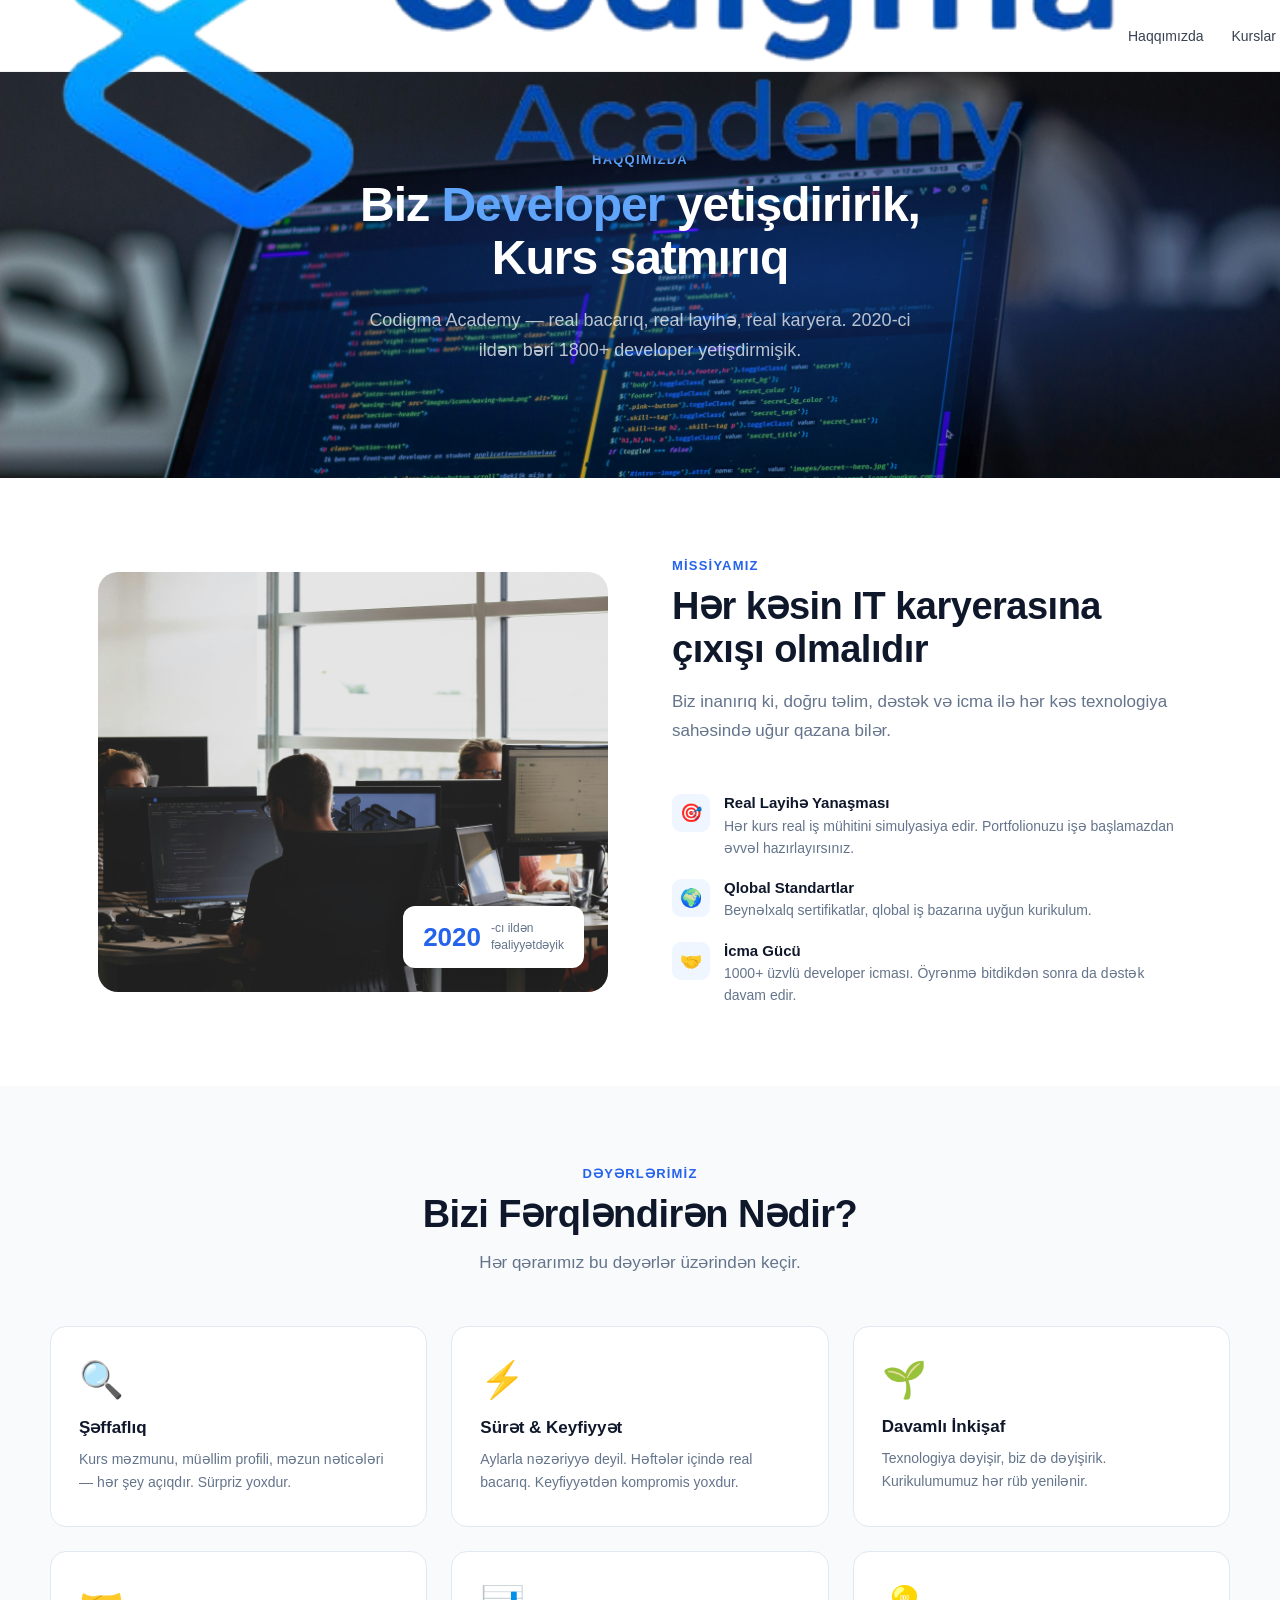
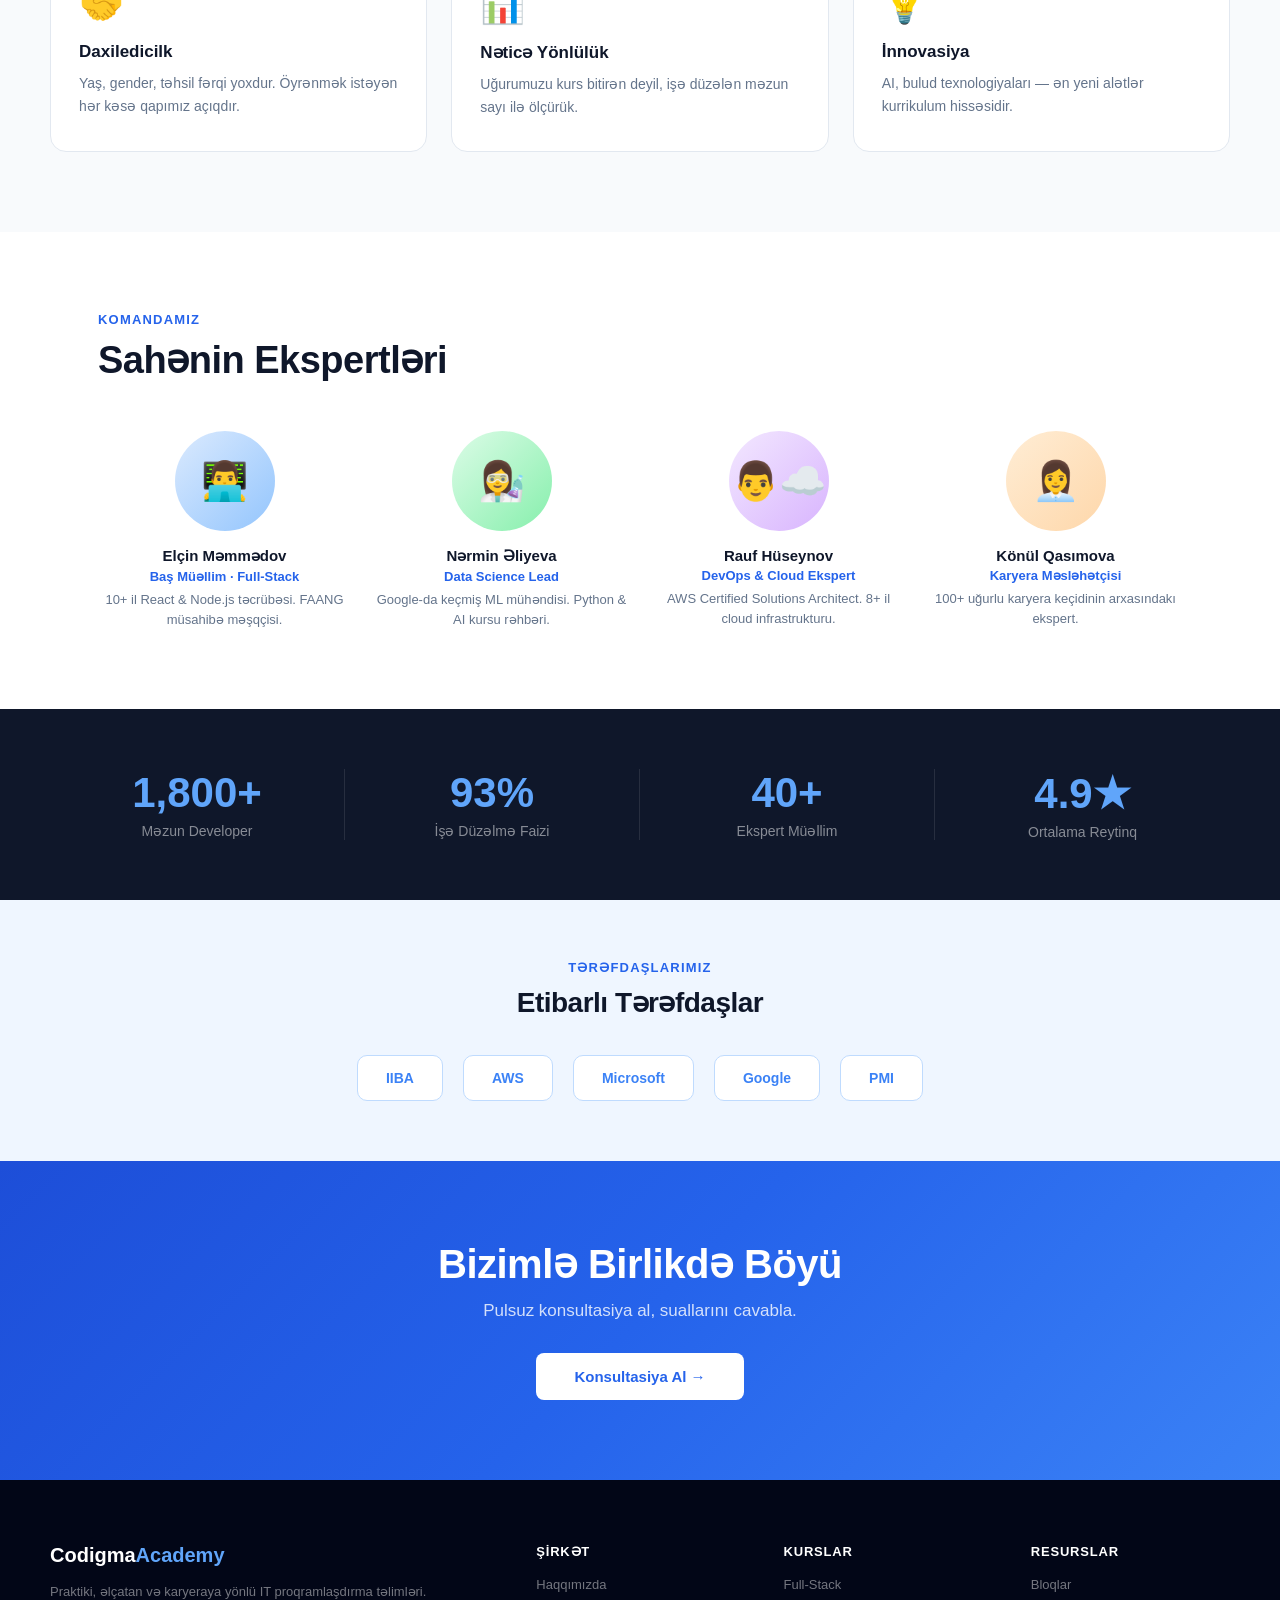
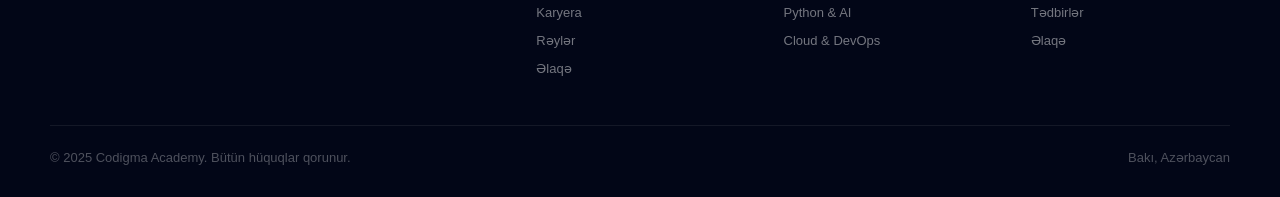
==== commit 7269bed3: "Update logo image tag in index.html" ====
--- a/about/index.html
+++ b/about/index.html
@@ -4,7 +4,7 @@
 </head><body>
 <nav>
   <a href="../" class="logo">
-    <img style="width: 100px;" src="../images/cdgma.png" alt="" srcset="">
+    <img class="course-logo" src="../images/cdgma.png" alt="" srcset="">
   </a>  
   <ul class="nav-links" id="navLinks">
     <li><a href="../about/">Haqqımızda</a></li>
--- a/styles.css
+++ b/styles.css
@@ -7,6 +7,8 @@
 .nav-links a { text-decoration: none; color: #374151; font-size: 14px; font-weight: 500; }
 .nav-links a:hover { color: #2563eb; }
 .nav-cta { background: #2563eb; color: #fff; padding: 10px 24px; border-radius: 6px; font-size: 14px; font-weight: 600; text-decoration: none; }
+
+.course-logo{ style="width: 120px;"}
 
 /* Mobile Menu Button */
 .mobile-menu-btn { 
@@ -54,9 +56,9 @@
 .page-hero p { font-size: 18px; color: rgba(255,255,255,0.72); max-width: 560px; margin: 0 auto 32px; line-height: 1.7; position: relative; z-index: 1; }
 .hero-chips { display: flex; gap: 12px; justify-content: center; flex-wrap: wrap; position: relative; z-index: 1; }
 .chip { background: rgba(255,255,255,0.1); border: 1px solid rgba(255,255,255,0.2); border-radius: 100px; padding: 8px 18px; font-size: 13px; color: rgba(255,255,255,0.85); font-weight: 500; }
-.about-image { background-image: url(/images/about-h.jpg); background-position: center; background-size: cover; padding: 80px 48px; text-align: center; color: #fff; position: relative; overflow: hidden; }
-.courses-image { background-image: url(/images/courses-h.jpg); background-position: center; background-size: cover; padding: 80px 48px; text-align: center; color: #fff; position: relative; overflow: hidden; }
-.reviews-image { background-image: url(/images/reviews-h1.jpg); background-position: center; background-size: cover; padding: 80px 48px; text-align: center; color: #fff; position: relative; overflow: hidden; }
+.about-image { background-image: url(./images/about-h.jpg); background-position: center; background-size: cover; padding: 80px 48px; text-align: center; color: #fff; position: relative; overflow: hidden; }
+.courses-image { background-image: url(./images/courses-h.jpg); background-position: center; background-size: cover; padding: 80px 48px; text-align: center; color: #fff; position: relative; overflow: hidden; }
+.reviews-image { background-image: url(./images/reviews-h1.jpg); background-position: center; background-size: cover; padding: 80px 48px; text-align: center; color: #fff; position: relative; overflow: hidden; }
 .reviews-image::before {
   content: "";
   position: absolute;
@@ -73,14 +75,14 @@
   z-index: 1;
 }
 
-.contact-image { background-image: url(/images/contact-img.jpg); background-position: center; background-size: cover; padding: 80px 48px; text-align: center; color: #fff; position: relative; overflow: hidden; }
+.contact-image { background-image: url(./images/contact-img.jpg); background-position: center; background-size: cover; padding: 80px 48px; text-align: center; color: #fff; position: relative; overflow: hidden; }
 /* ── SLIDER ── */
 .hero { position: relative; overflow: hidden; height: 580px; }
 .slides-track { display: flex; height: 100%; transition: transform 0.65s cubic-bezier(0.77,0,0.18,1); }
 .slide { min-width: 100%; height: 100%; display: flex; align-items: center; justify-content: center; flex-direction: column; text-align: center; padding: 80px 48px; position: relative; overflow: hidden; }
-.slide-1 { background: linear-gradient(135deg, #0a0a1a 0%, #0f2460 55%, #1a3a8f 100%); background-image: url(/images/slider-1.jpg); background-position: center; background-size: cover; }
-.slide-2 { background: linear-gradient(135deg, #0a1a0a 0%, #0a3a1f 55%, #0f5132 100%); background-image: url(/images/slider-2.jpg); background-position: center; background-size: cover; }
-.slide-3 { background: linear-gradient(135deg, #1a0a0a 0%, #3a0a2a 55%, #5b1a5a 100%); background-image: url(/images/slider-3.jpg); background-position: center; background-size: cover; }
+.slide-1 { background: linear-gradient(135deg, #0a0a1a 0%, #0f2460 55%, #1a3a8f 100%); background-image: url(./images/slider-1.jpg); background-position: center; background-size: cover; }
+.slide-2 { background: linear-gradient(135deg, #0a1a0a 0%, #0a3a1f 55%, #0f5132 100%); background-image: url(./images/slider-2.jpg); background-position: center; background-size: cover; }
+.slide-3 { background: linear-gradient(135deg, #1a0a0a 0%, #3a0a2a 55%, #5b1a5a 100%); background-image: url(./images/slider-3.jpg); background-position: center; background-size: cover; }
 .slide::before { content: ''; position: absolute; inset: 0; background: radial-gradient(ellipse at 68% 48%, rgba(255,255,255,0.1) 0%, transparent 65%); }
 .slide-content { position: relative; z-index: 1; max-width: 780px; opacity: 0; transform: translateY(28px); transition: opacity 0.55s 0.2s ease, transform 0.55s 0.2s ease; }
 .slide.is-active .slide-content { opacity: 1; transform: translateY(0); }
@@ -133,7 +135,7 @@
 
 /* ── WHO & FOR SECTIONS ── */
 .who { max-width: 1180px; margin: 0 auto; padding: 80px 48px; display: grid; grid-template-columns: 1fr 1fr; gap: 72px; align-items: center; }
-.who-img { background-image: url(/images/it-1.jpg); background-position: center; background-size: cover; border-radius: 20px; height: 420px; display: flex; align-items: center; justify-content: center; font-size: 90px; position: relative; }
+.who-img { background-image: url(./images/it-1.jpg); background-position: center; background-size: cover; border-radius: 20px; height: 420px; display: flex; align-items: center; justify-content: center; font-size: 90px; position: relative; }
 .who-badge { position: absolute; bottom: 24px; left: 24px; background: #fff; border-radius: 12px; padding: 14px 20px; box-shadow: 0 4px 20px rgba(0,0,0,0.1); display: flex; align-items: center; gap: 10px; }
 .who-badge .num { font-size: 26px; font-weight: 800; color: #2563eb; }
 .who-badge .txt { font-size: 12px; color: #64748b; line-height: 1.4; }
@@ -324,7 +326,7 @@
 .val-card h3 { font-size: 17px; font-weight: 700; color: #0f172a; margin-bottom: 10px; }
 .val-card p { font-size: 14px; color: #64748b; line-height: 1.65; }
 .mission-grid { display: grid; grid-template-columns: 1fr 1fr; gap: 64px; align-items: center; }
-.mission-img { background-image: url(/images/about-img.jpg); background-position: center; background-size: cover; border-radius: 20px; height: 420px; display: flex; align-items: center; justify-content: center; font-size: 100px; position: relative; }
+.mission-img { background-image: url(./images/about-img.jpg); background-position: center; background-size: cover; border-radius: 20px; height: 420px; display: flex; align-items: center; justify-content: center; font-size: 100px; position: relative; }
 .mission-badge { position: absolute; bottom: 24px; right: 24px; background: #fff; border-radius: 12px; padding: 14px 20px; box-shadow: 0 4px 20px rgba(0,0,0,0.1); display: flex; align-items: center; gap: 10px; }
 .mission-badge .num { font-size: 26px; font-weight: 800; color: #2563eb; }
 .mission-badge .txt { font-size: 12px; color: #64748b; line-height: 1.4; }
@@ -1237,4 +1239,4 @@
   .enroll-footer { padding: 2px 14px 14px; }
   .enroll-submit { padding: 10px; font-size: 13px; }
   .enroll-note { font-size: 10px; margin-top: 6px; }
-}+}
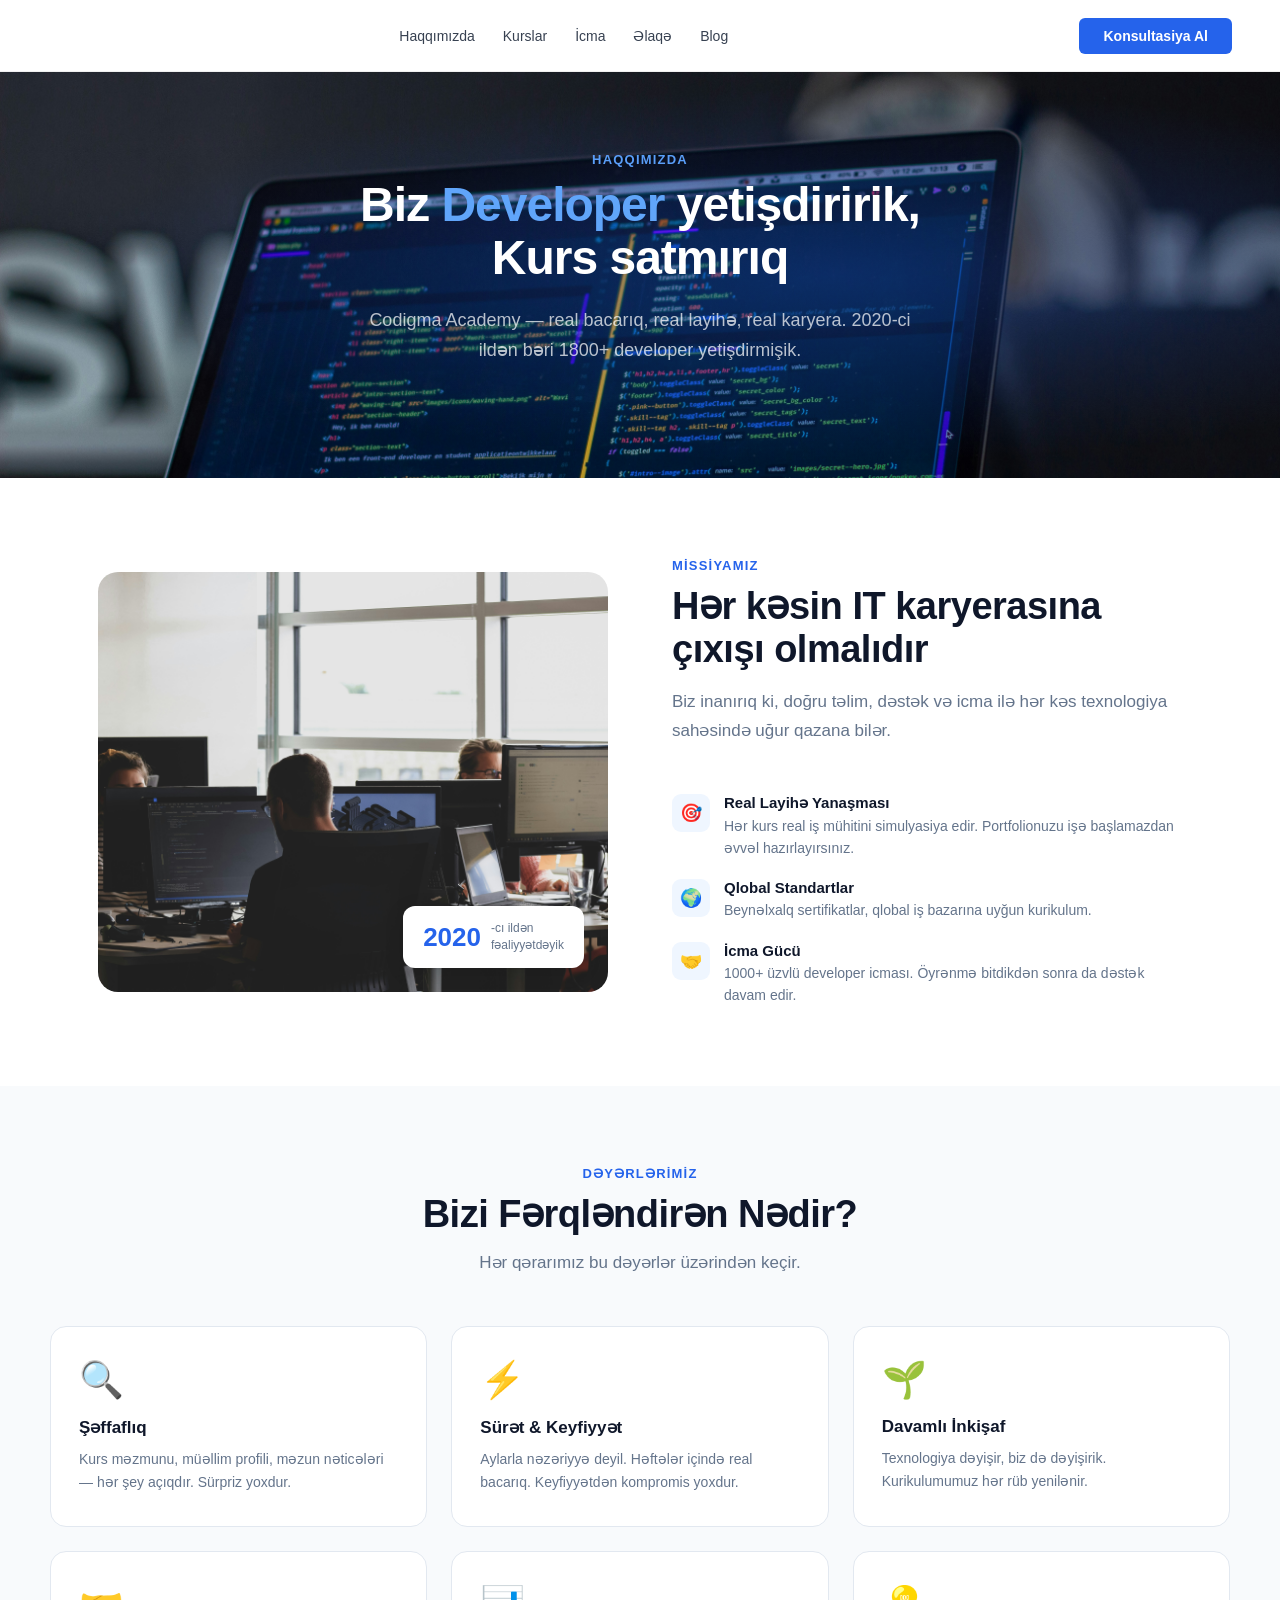
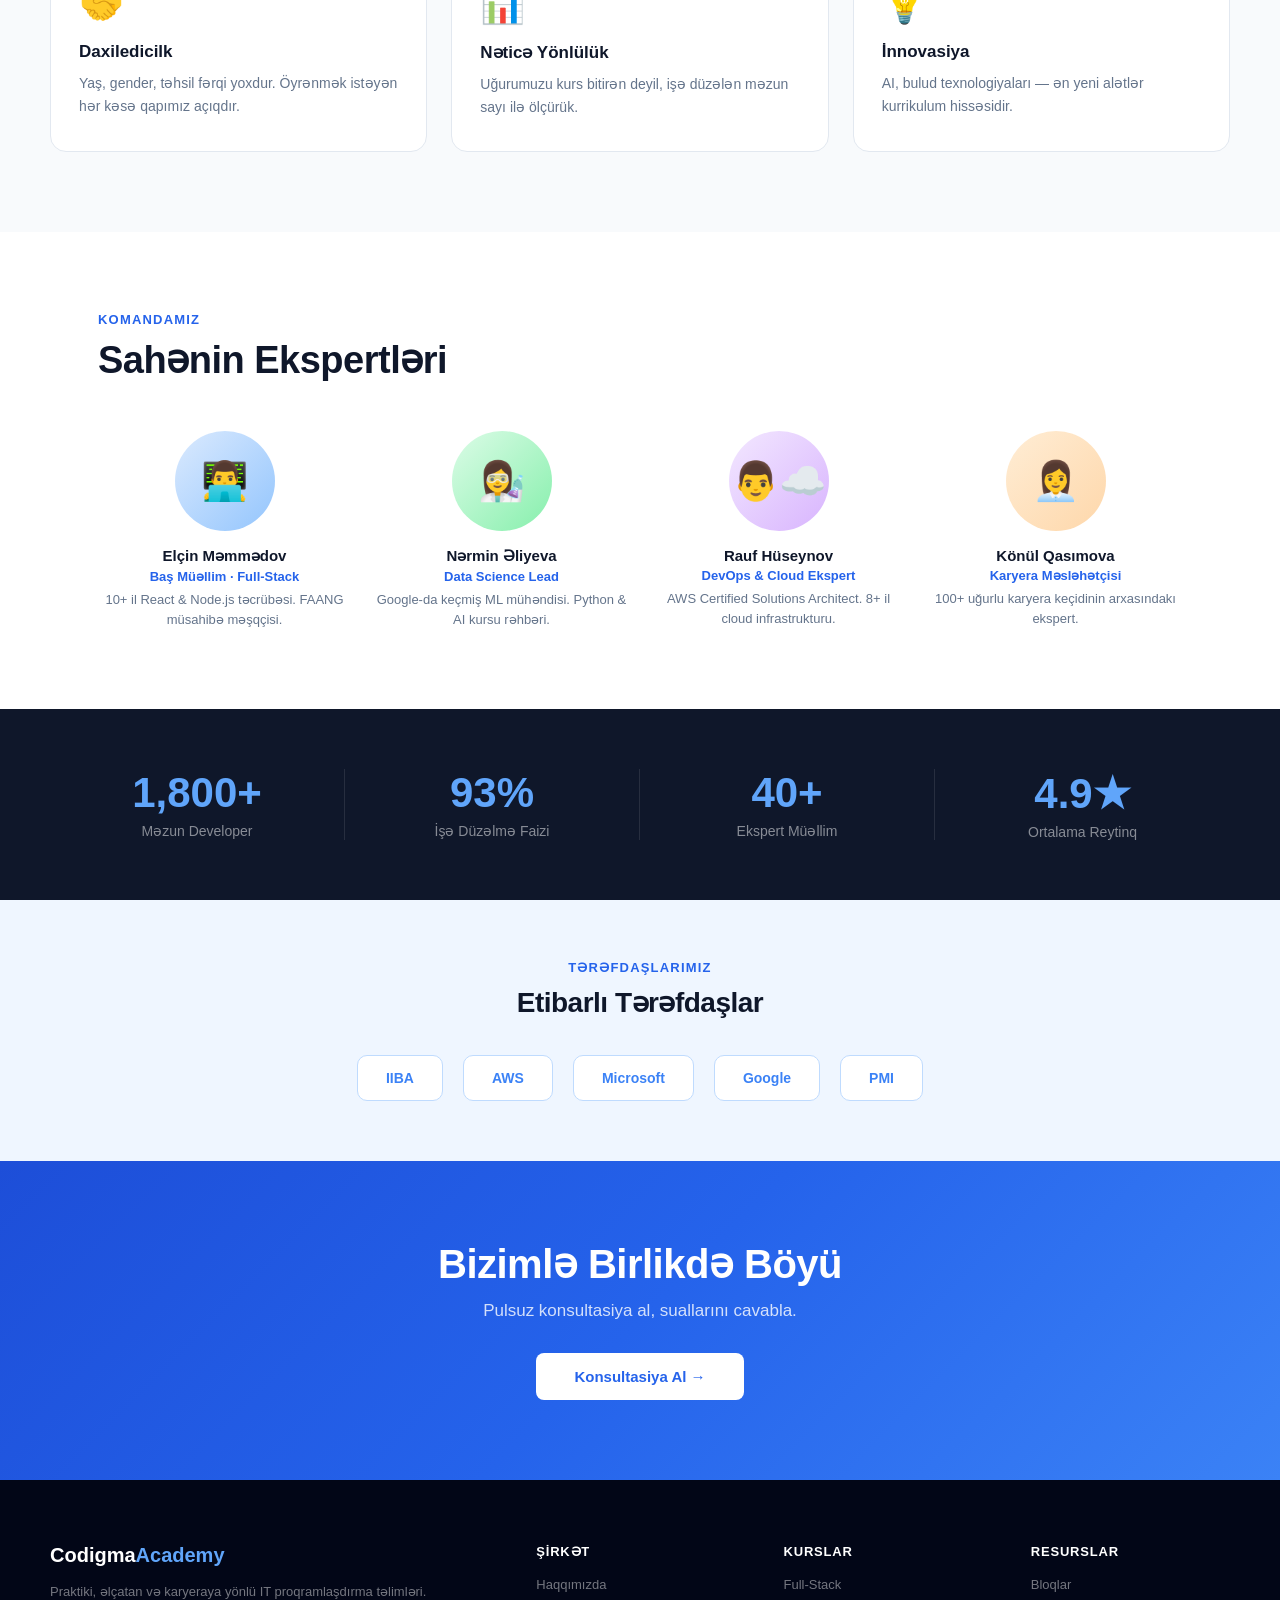
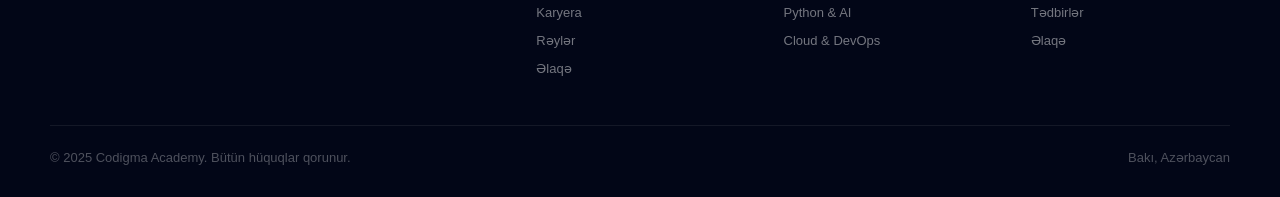
==== commit 429ab6ef: "Update image source paths for logo consistency across all pages" ====
--- a/about/index.html
+++ b/about/index.html
@@ -4,7 +4,7 @@
 </head><body>
 <nav>
   <a href="../" class="logo">
-    <img class="course-logo" src="../images/cdgma.png" alt="" srcset="">
+    <img style="width: 100px;" class="logo-image" src="./images/cdgma.png" alt="" srcset="">
   </a>  
   <ul class="nav-links" id="navLinks">
     <li><a href="../about/">Haqqımızda</a></li>
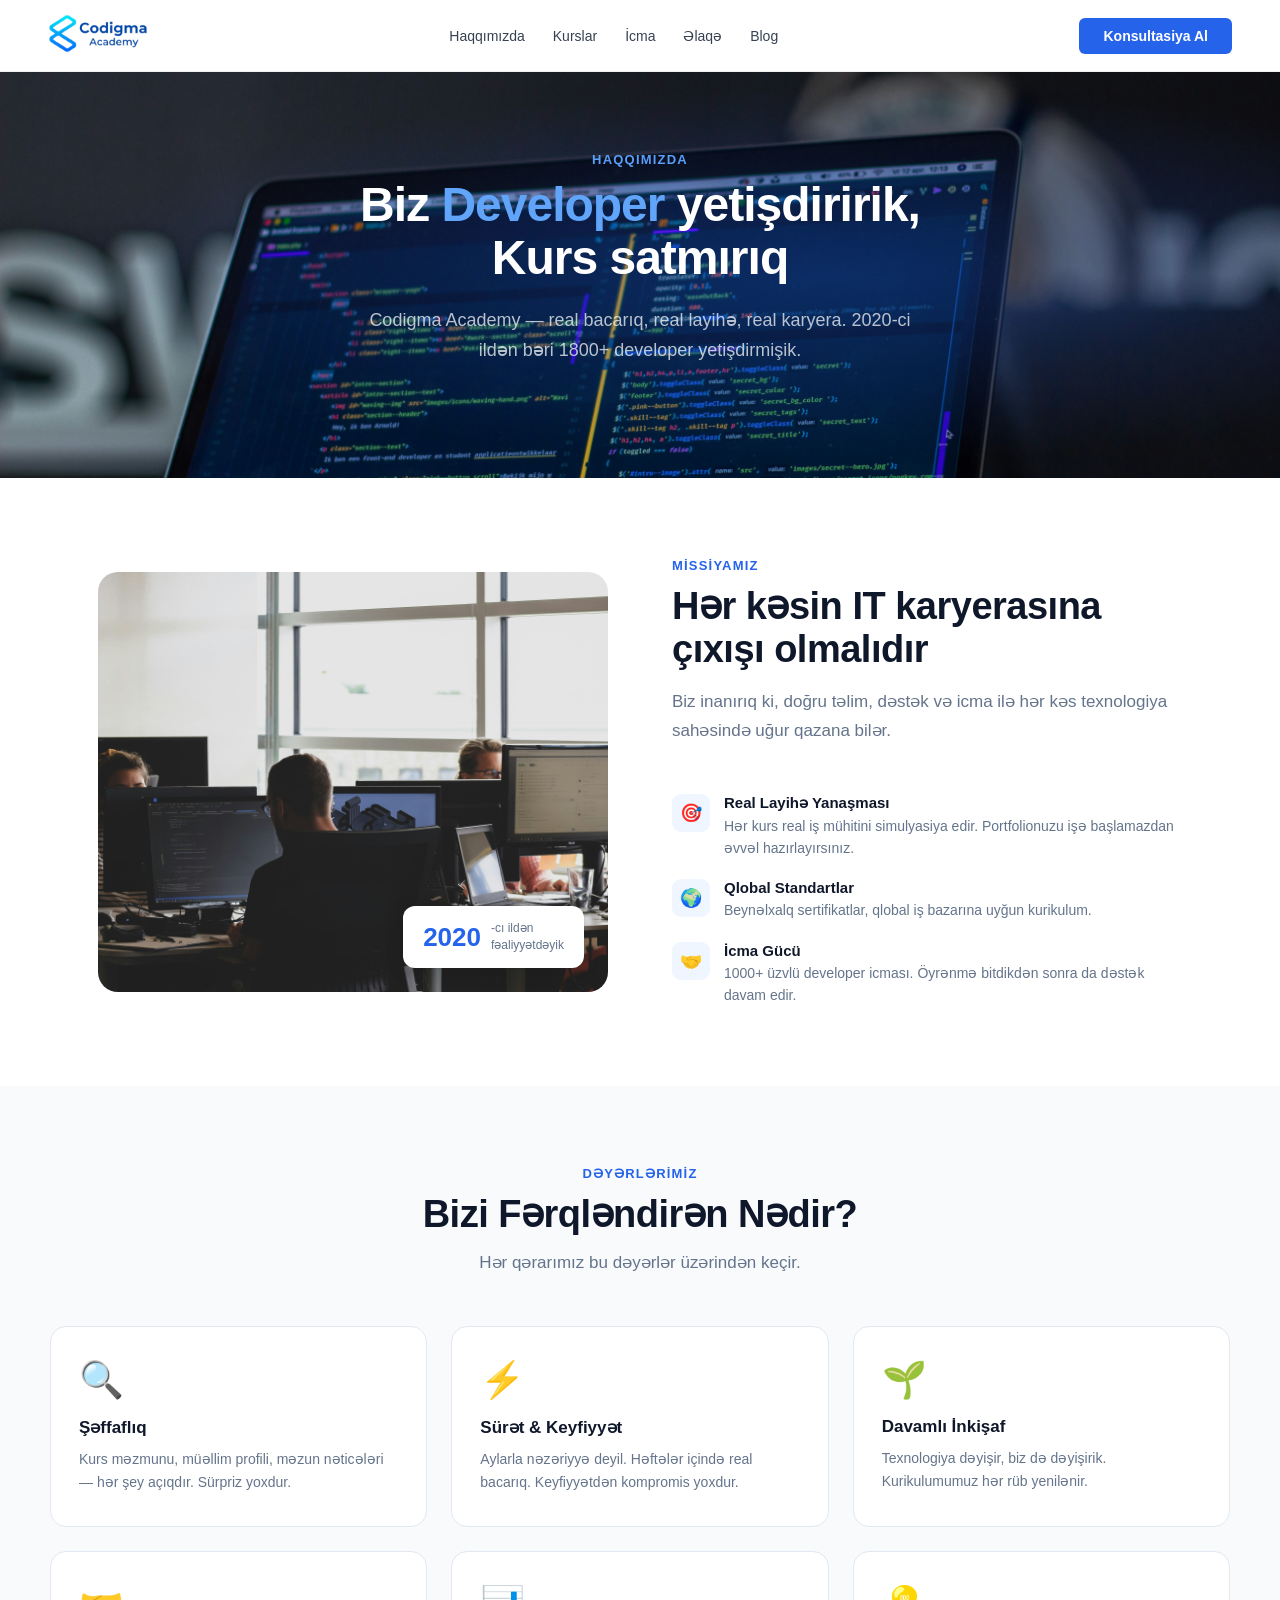
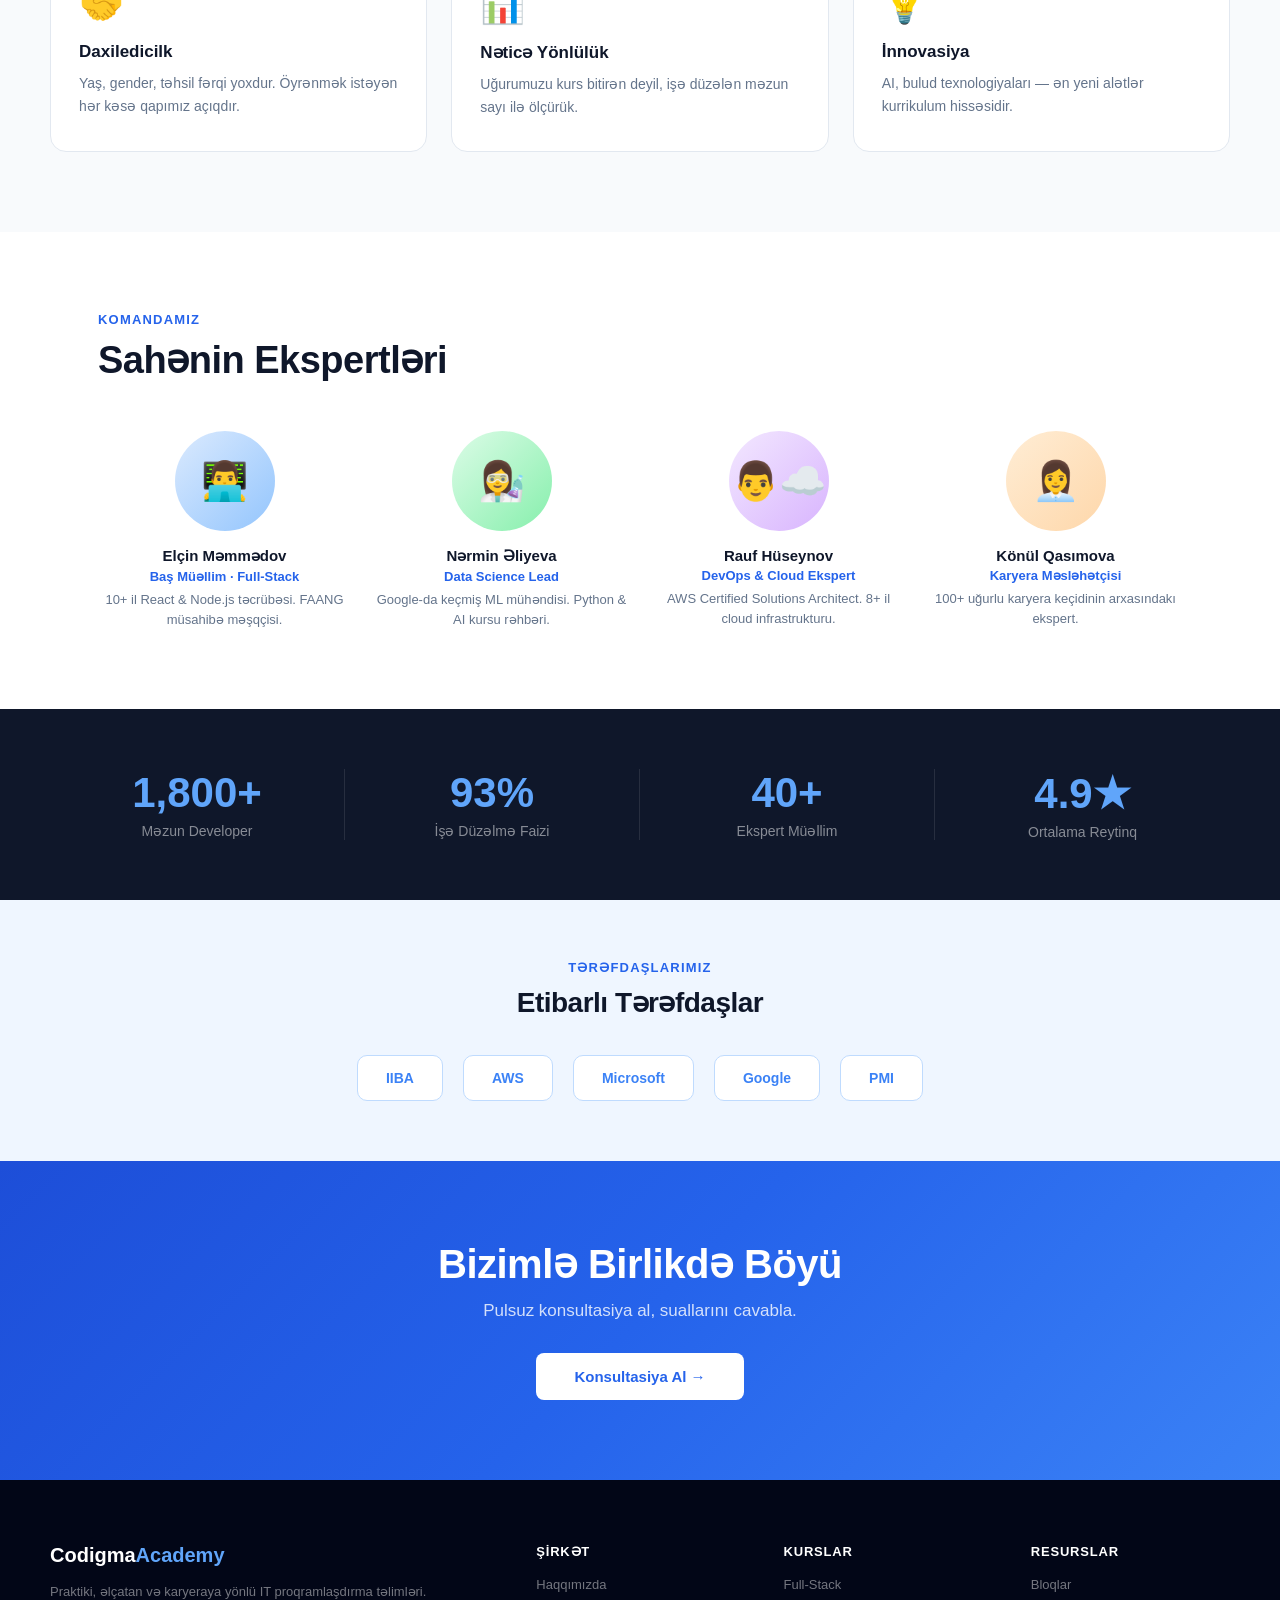
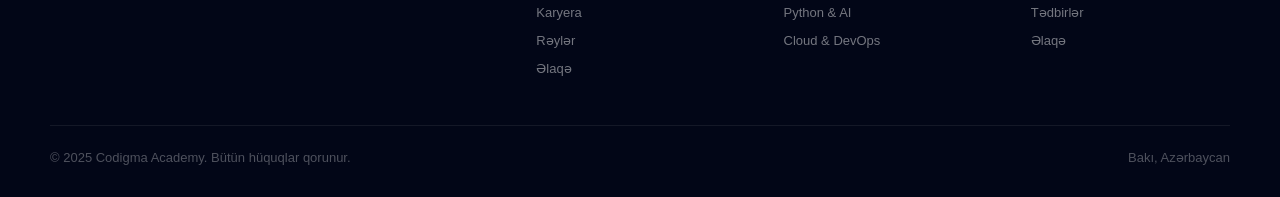
==== commit f1012e76: "Merge branch 'main' of https://github.com/RafaelMmdv/academy-website" ====
--- a/about/index.html
+++ b/about/index.html
@@ -4,7 +4,7 @@
 </head><body>
 <nav>
   <a href="../" class="logo">
-    <img style="width: 100px;" class="logo-image" src="./images/cdgma.png" alt="" srcset="">
+    <img style="width: 100px;" src="../images/cdgma.png" alt="" srcset="">
   </a>  
   <ul class="nav-links" id="navLinks">
     <li><a href="../about/">Haqqımızda</a></li>
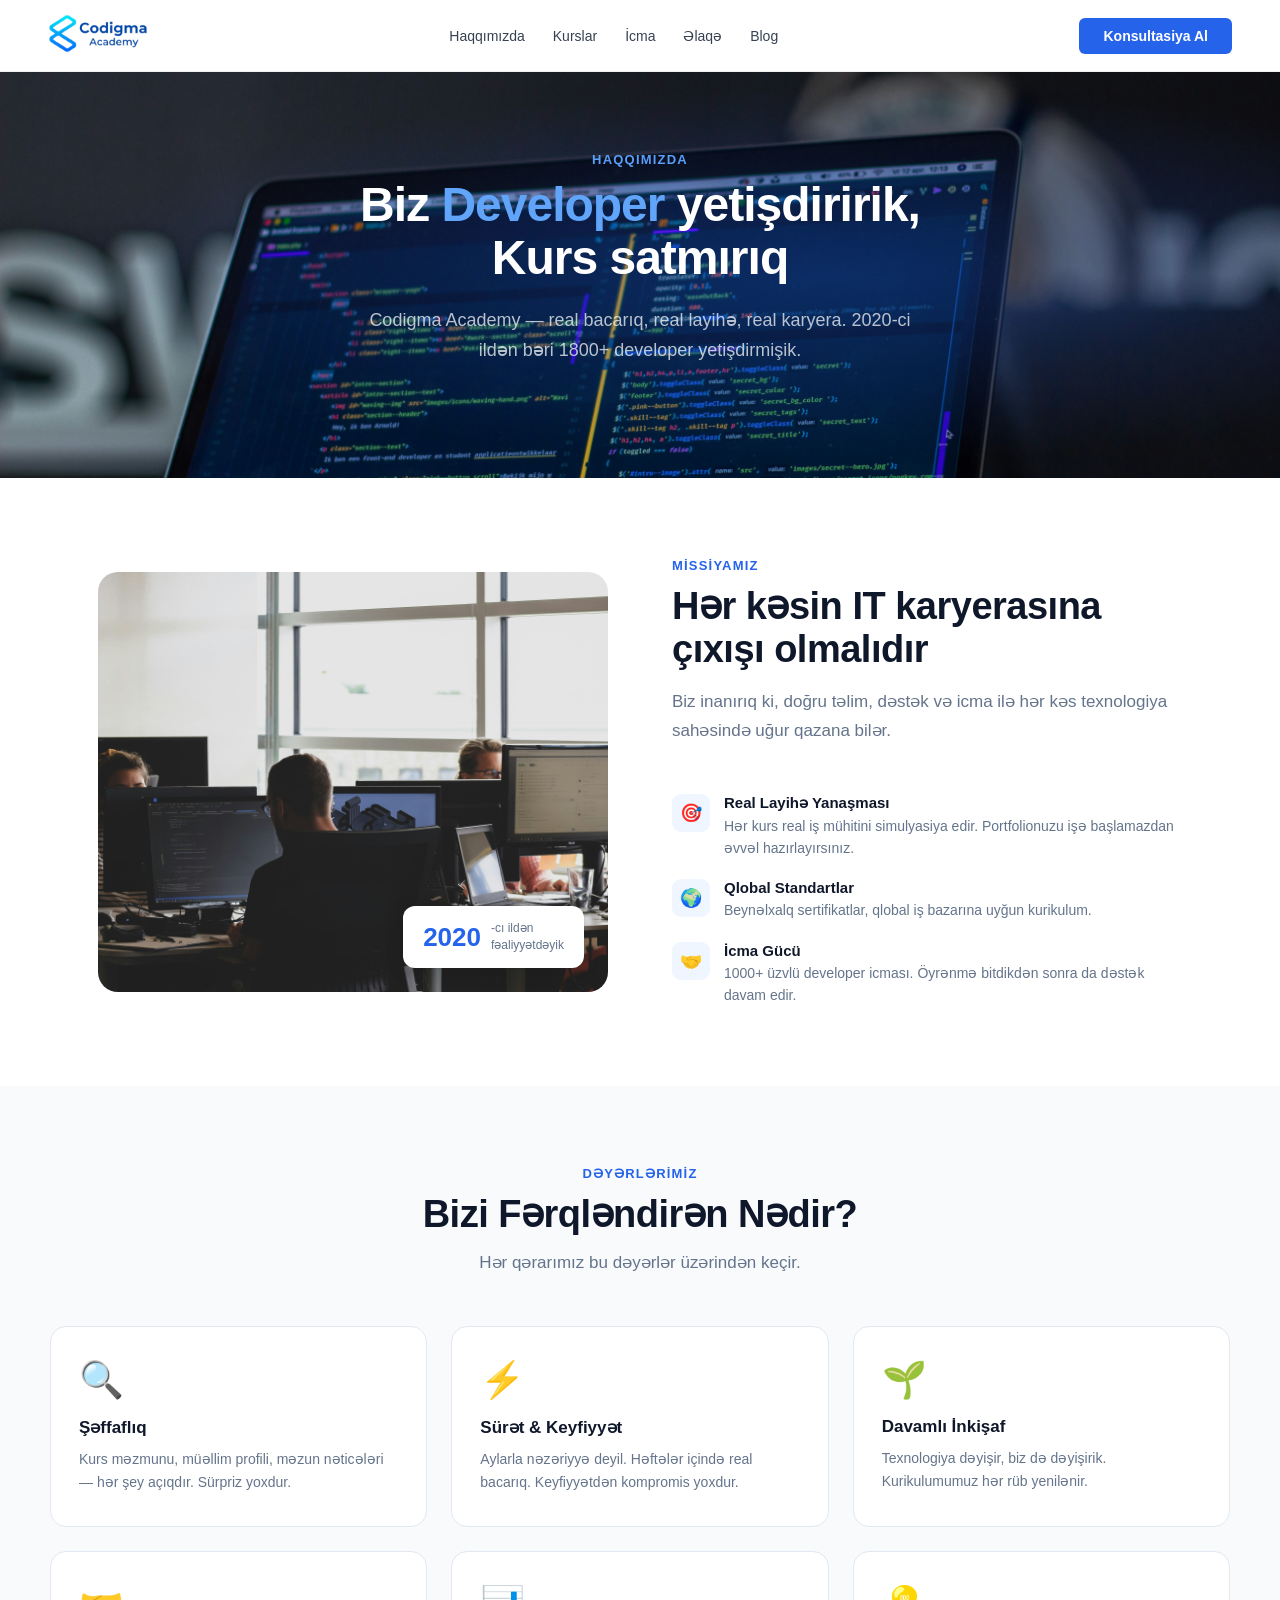
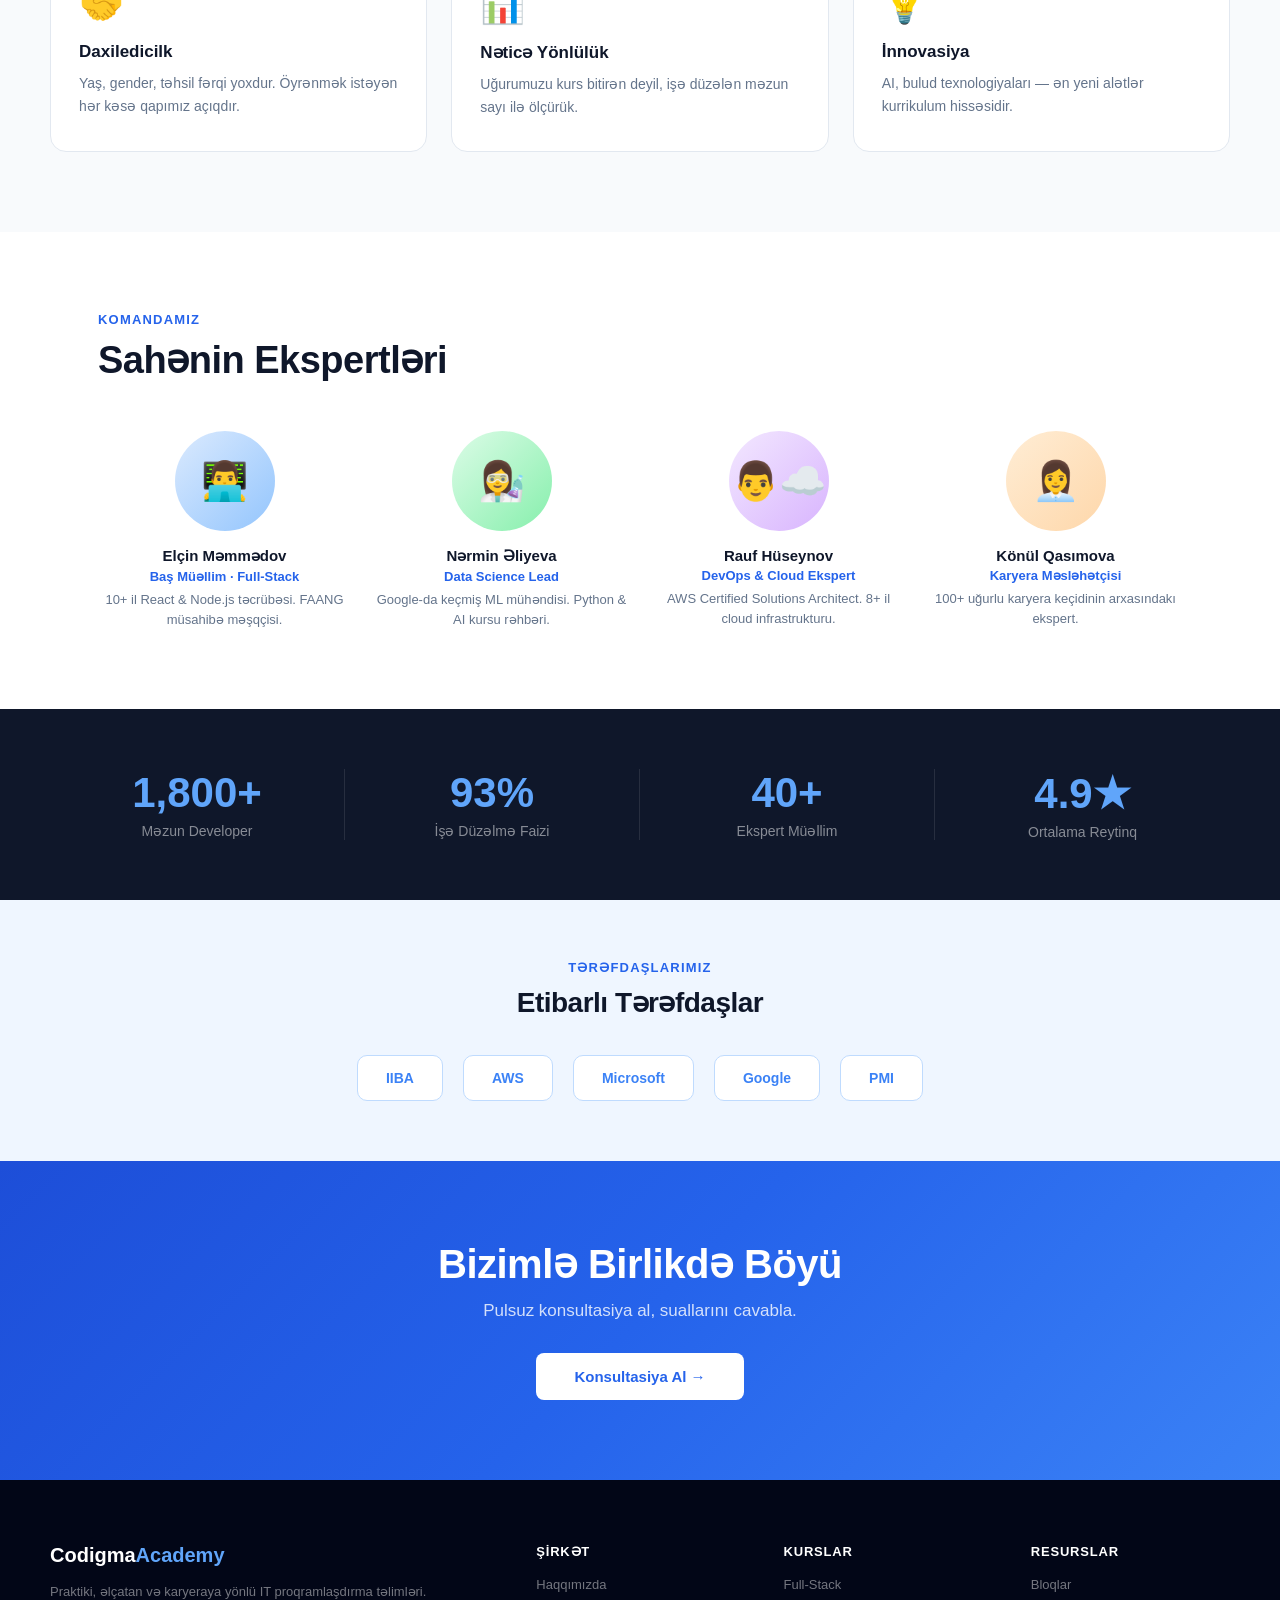
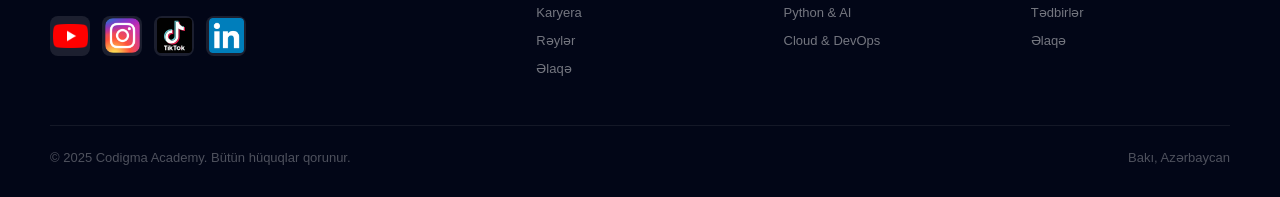
==== commit 28d5fc07: "Add YouTube SVG icon to the images directory" ====
--- a/about/index.html
+++ b/about/index.html
@@ -114,7 +114,7 @@
 <footer>
   <div class="footer-inner">
     <div class="footer-top">
-      <div><div class="footer-logo">Codigma<span>Academy</span></div><p class="footer-desc">Praktiki, əlçatan və karyeraya yönlü IT proqramlaşdırma təlimləri.</p></div>
+      <div><div class="footer-logo">Codigma<span>Academy</span></div><p class="footer-desc">Praktiki, əlçatan və karyeraya yönlü IT proqramlaşdırma təlimləri.</p><div class="footer-socials"><a href="https://www.youtube.com" target="_blank" rel="noopener noreferrer" title="YouTube"><img src="/images/YouTube_full-color_icon_(2017).svg.webp" class="social-img" alt="" srcset=""></a><a href="https://www.instagram.com" target="_blank" rel="noopener noreferrer" title="Instagram"><img src="/images/Instagram_logo_2016.svg.png" class="social-img" alt=""></a><a href="https://www.tiktok.com" target="_blank" rel="noopener noreferrer" title="TikTok"><img src="/images/tiktok-logo.svg" class="social-img" alt="" srcset=""></a><a href="https://www.linkedin.com" target="_blank" rel="noopener noreferrer" title="LinkedIn"><img src="/images/LinkedIn_icon.svg.webp" class="social-img" class="social-img" alt="" srcset=""></a></div></div>
       <div class="footer-col"><h4>Şirkət</h4><ul><li><a href="../about/">Haqqımızda</a></li><li><a href="../careers/">Karyera</a></li><li><a href="../reviews/">Rəylər</a></li><li><a href="../contact/">Əlaqə</a></li></ul></div>
       <div class="footer-col"><h4>Kurslar</h4><ul><li><a href="../courses/">Full-Stack</a></li><li><a href="../courses/">Python & AI</a></li><li><a href="../courses/">Cloud & DevOps</a></li></ul></div>
       <div class="footer-col"><h4>Resurslar</h4><ul><li><a href="../blog.html">Bloqlar</a></li><li><a href="#">Tədbirlər</a></li><li><a href="../contact/">Əlaqə</a></li></ul></div>
@@ -123,25 +123,5 @@
   </div>
 </footer>
 
-<script>
-// Mobile menu toggle
-const mobileMenuBtn = document.getElementById('mobileMenuBtn');
-const navLinks = document.getElementById('navLinks');
-
-if (mobileMenuBtn) {
-  mobileMenuBtn.addEventListener('click', () => {
-    navLinks.classList.toggle('active');
-    mobileMenuBtn.classList.toggle('active');
-  });
-
-  // Close mobile menu when link is clicked
-  const navItems = navLinks.querySelectorAll('a');
-  navItems.forEach(item => {
-    item.addEventListener('click', () => {
-      navLinks.classList.remove('active');
-      mobileMenuBtn.classList.remove('active');
-    });
-  });
-}
-</script>
+<script src="../script.js"></script>
 </body></html>
--- a/styles.css
+++ b/styles.css
@@ -8,7 +8,9 @@
 .nav-links a:hover { color: #2563eb; }
 .nav-cta { background: #2563eb; color: #fff; padding: 10px 24px; border-radius: 6px; font-size: 14px; font-weight: 600; text-decoration: none; }
 
-.course-logo{ style="width: 120px;"}
+.course-logo{ width: 120px; }
+
+.social-img { width: 35px; }
 
 /* Mobile Menu Button */
 .mobile-menu-btn { 
@@ -428,7 +430,25 @@
  
 .footer-logo { font-size: 20px; font-weight: 800; color: #fff; margin-bottom: 14px; }
 .footer-logo span { color: #60a5fa; }
-.footer-desc { font-size: 13px; color: rgba(255,255,255,0.45); line-height: 1.75; }
+.footer-desc { font-size: 13px; color: rgba(255,255,255,0.45); line-height: 1.75; margin-bottom: 12px; }
+
+.footer-socials { display: flex; gap: 12px; }
+.footer-socials a { 
+  display: inline-flex;
+  align-items: center;
+  justify-content: center;
+  width: 40px;
+  height: 40px;
+  background: rgba(255,255,255,0.1);
+  border-radius: 8px;
+  font-size: 18px;
+  transition: all 0.2s ease;
+  text-decoration: none;
+}
+.footer-socials a:hover { 
+  background: #60a5fa;
+  transform: translateY(-2px);
+}
  
 .footer-col h4 {
   font-size: 13px;
@@ -448,8 +468,10 @@
   display: flex;
   justify-content: space-between;
   align-items: center;
-}
-.footer-bottom p { font-size: 13px; color: rgba(255,255,255,0.3); }
+  flex-wrap: wrap;
+  gap: 12px;
+}
+.footer-bottom p { font-size: 13px; color: rgba(255,255,255,0.3); margin: 0; }
   
   .enroll-overlay { padding: 16px; }
   .enroll-modal { max-width: 100%; border-radius: 16px; }
@@ -640,9 +662,11 @@
   
   /* Footer - Tablet */
   footer { padding: 48px 32px 24px; }
-  .footer-top { grid-template-columns: 1.5fr 1fr 1fr; gap: 32px; margin-bottom: 32px; }
+  .footer-top { grid-template-columns: 1fr 1fr; gap: 32px; margin-bottom: 32px; }
   .footer-logo { font-size: 18px; margin-bottom: 12px; }
-  .footer-desc { font-size: 12px; }
+  .footer-desc { font-size: 12px; margin-bottom: 14px; }
+  .footer-socials { gap: 10px; }
+  .footer-socials a { width: 38px; height: 38px; font-size: 17px; }
   .footer-col h4 { font-size: 12px; margin-bottom: 12px; letter-spacing: 0.6px; }
   .footer-col ul li a { font-size: 12px; }
   .footer-bottom { flex-direction: column; gap: 16px; text-align: center; padding-top: 16px; }
@@ -658,7 +682,7 @@
   
   /* Navigation */
   nav { padding: 0 20px; height: 64px; flex-wrap: nowrap; }
-  .logo img { width: 70px !important; }
+  .logo img { width: 85px !important; }
   .nav-links { 
     position: fixed; 
     top: 64px; 
@@ -968,14 +992,18 @@
   .btn-white { padding: 12px 32px; font-size: 14px; }
   
   /* Footer */
-  footer { padding: 32px 20px; }
-  .footer-top { grid-template-columns: 1fr; gap: 24px; margin-bottom: 24px; }
-  .footer-logo { font-size: 16px; margin-bottom: 10px; }
-  .footer-desc { font-size: 11px; }
-  .footer-col h4 { font-size: 11px; margin-bottom: 10px; letter-spacing: 0.5px; }
-  .footer-col ul li a { font-size: 11px; text-decoration: none;}
-  .footer-bottom { flex-direction: column; gap: 12px; text-align: center; padding-top: 12px; }
-  footer p { font-size: 12px; }
+  footer { padding: 32px 20px 24px; }
+  .footer-inner { padding: 0; }
+  .footer-top { grid-template-columns: 1fr; gap: 28px; margin-bottom: 28px; }
+  .footer-logo { font-size: 16px; margin-bottom: 12px; }
+  .footer-desc { font-size: 12px; line-height: 1.6; margin-bottom: 14px; }
+  .footer-socials { gap: 10px; }
+  .footer-socials a { width: 36px; height: 36px; font-size: 16px; }
+  .footer-col { margin-bottom: 0; }
+  .footer-col h4 { font-size: 12px; margin-bottom: 12px; letter-spacing: 0.5px; }
+  .footer-col ul li a { font-size: 12px; text-decoration: none; display: block; margin-bottom: 8px; }
+  .footer-bottom { flex-direction: column; gap: 14px; text-align: center; padding-top: 20px; border-top: 1px solid rgba(255,255,255,0.07); }
+  .footer-bottom p { font-size: 12px; }
   
   /* Modal */
   .enroll-overlay { padding: 20px; }
@@ -1000,7 +1028,7 @@
 
 @media (max-width: 479px) {
   nav { padding: 0 16px; }
-  .logo img { width: 60px !important; }
+  .logo img { width: 85px !important; }
   /*.nav-links { display: none; }*/
   .nav-cta { display: none; }
   
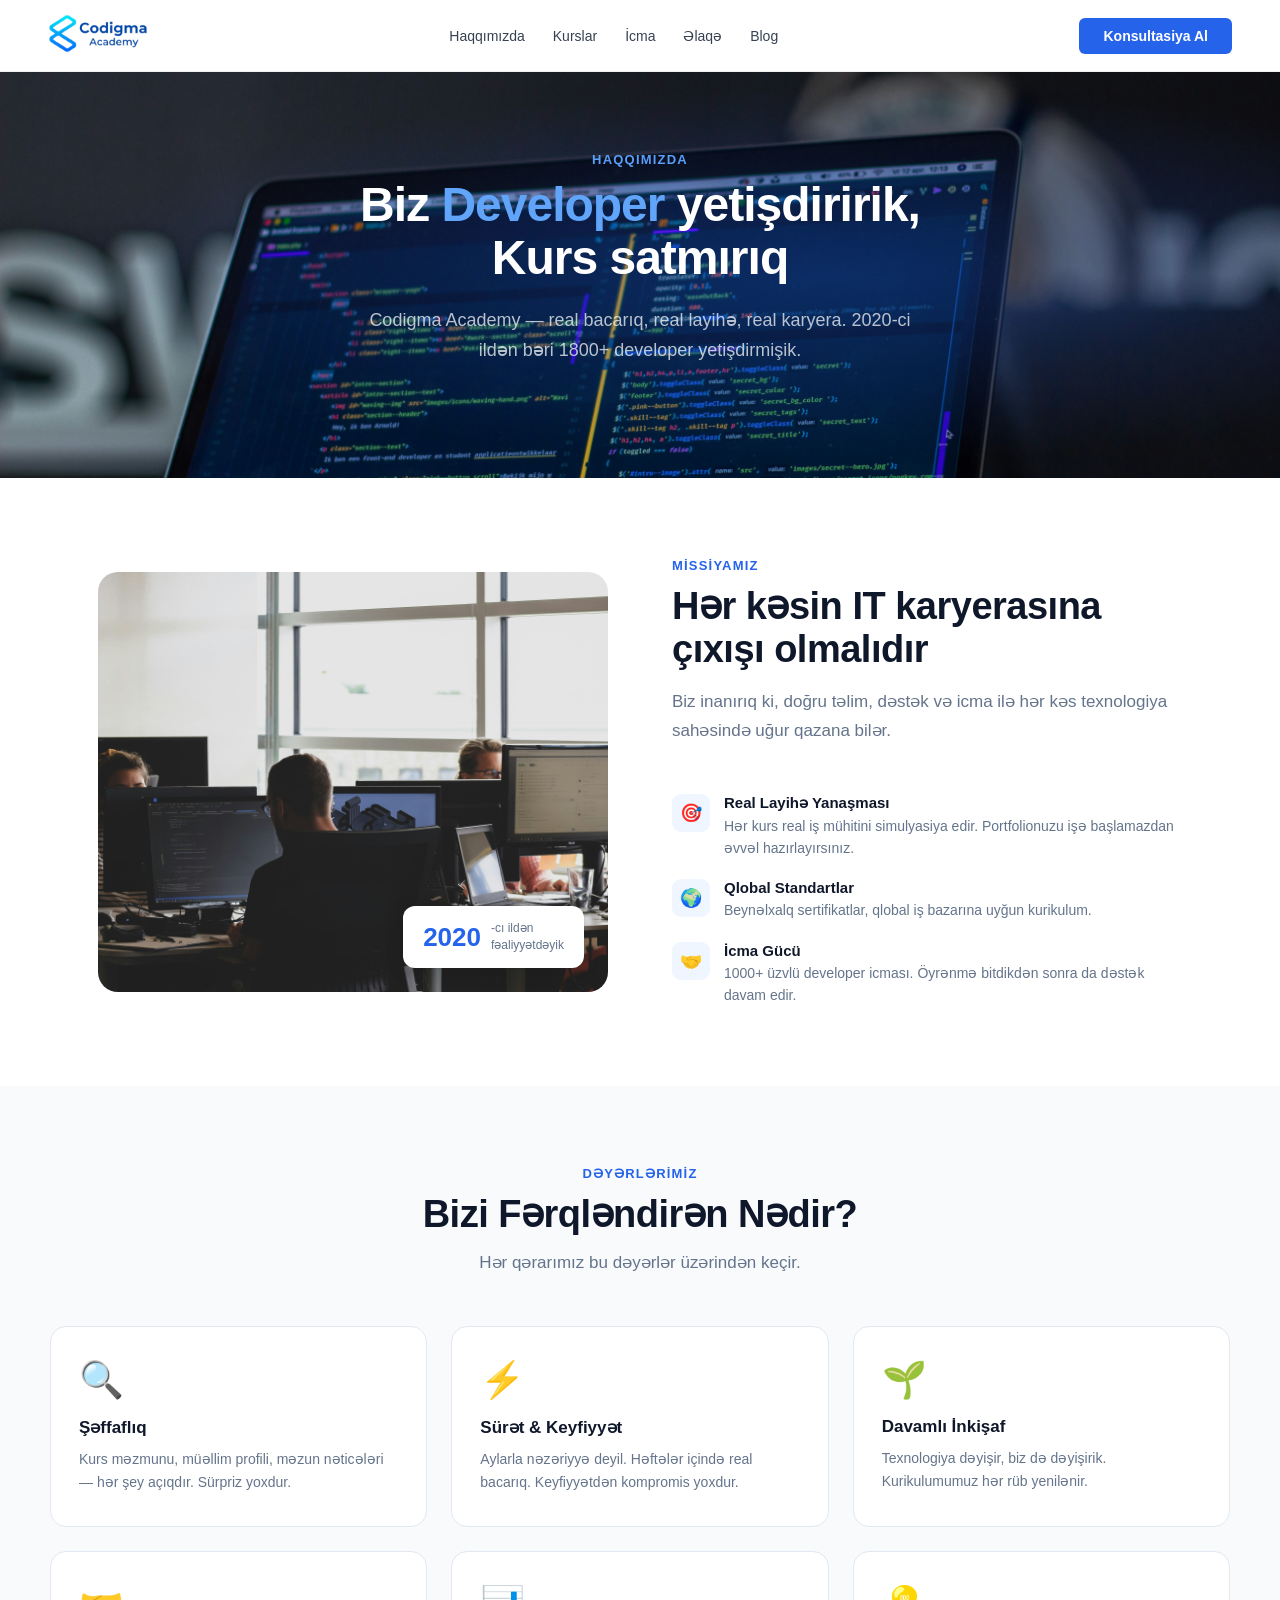
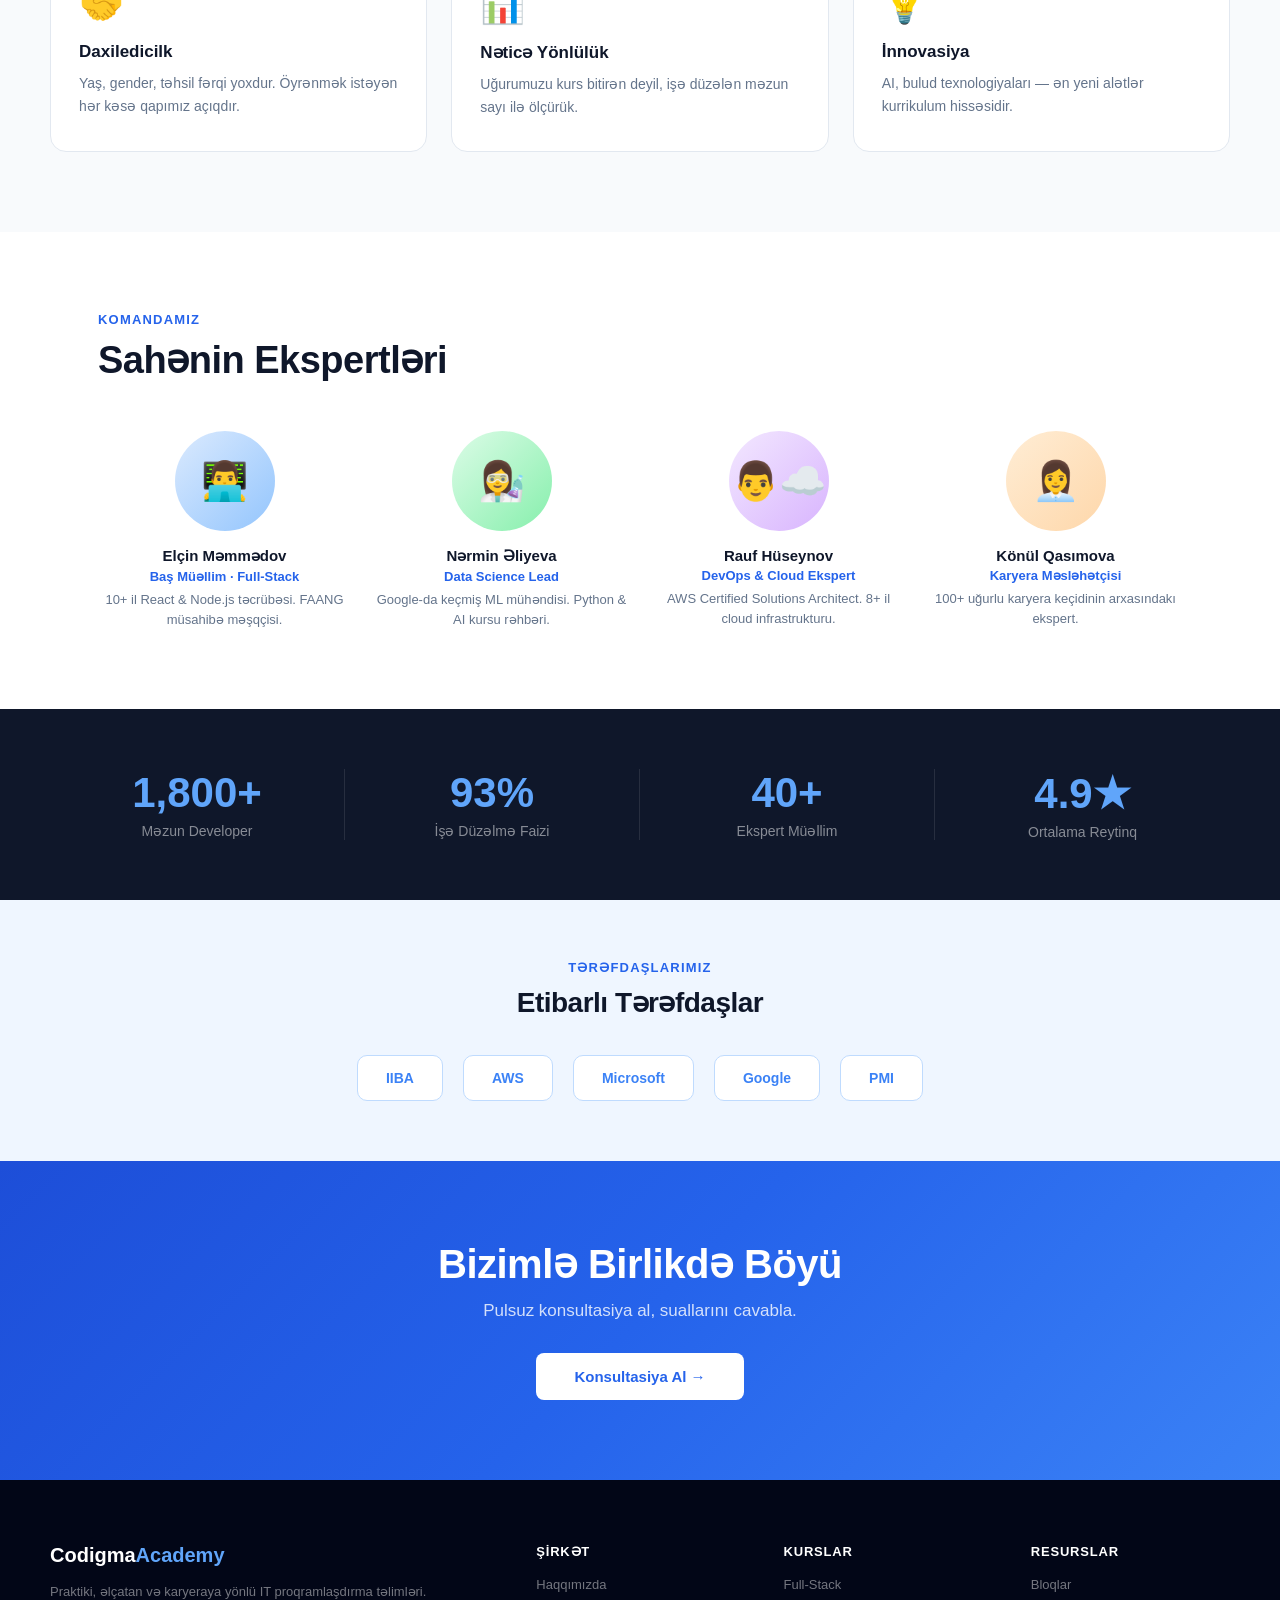
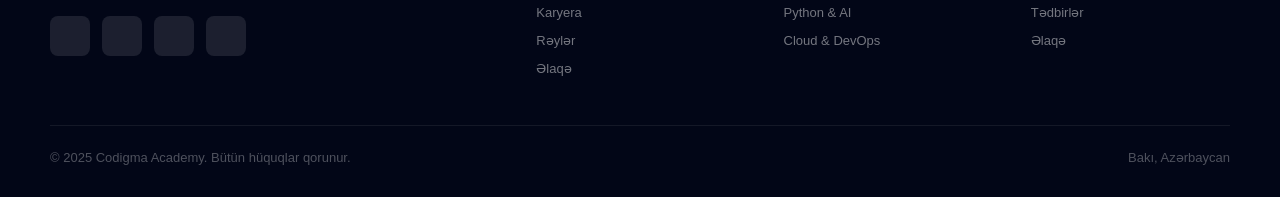
==== commit 50f3d785: "Update footer social media image paths for consistency" ====
--- a/about/index.html
+++ b/about/index.html
@@ -114,7 +114,7 @@
 <footer>
   <div class="footer-inner">
     <div class="footer-top">
-      <div><div class="footer-logo">Codigma<span>Academy</span></div><p class="footer-desc">Praktiki, əlçatan və karyeraya yönlü IT proqramlaşdırma təlimləri.</p><div class="footer-socials"><a href="https://www.youtube.com" target="_blank" rel="noopener noreferrer" title="YouTube"><img src="/images/YouTube_full-color_icon_(2017).svg.webp" class="social-img" alt="" srcset=""></a><a href="https://www.instagram.com" target="_blank" rel="noopener noreferrer" title="Instagram"><img src="/images/Instagram_logo_2016.svg.png" class="social-img" alt=""></a><a href="https://www.tiktok.com" target="_blank" rel="noopener noreferrer" title="TikTok"><img src="/images/tiktok-logo.svg" class="social-img" alt="" srcset=""></a><a href="https://www.linkedin.com" target="_blank" rel="noopener noreferrer" title="LinkedIn"><img src="/images/LinkedIn_icon.svg.webp" class="social-img" class="social-img" alt="" srcset=""></a></div></div>
+      <div><div class="footer-logo">Codigma<span>Academy</span></div><p class="footer-desc">Praktiki, əlçatan və karyeraya yönlü IT proqramlaşdırma təlimləri.</p><div class="footer-socials"><a href="https://www.youtube.com" target="_blank" rel="noopener noreferrer" title="YouTube"><img src="./images/YouTube_full-color_icon_(2017).svg.webp" class="social-img" alt="" srcset=""></a><a href="https://www.instagram.com" target="_blank" rel="noopener noreferrer" title="Instagram"><img src="./images/Instagram_logo_2016.svg.png" class="social-img" alt=""></a><a href="https://www.tiktok.com" target="_blank" rel="noopener noreferrer" title="TikTok"><img src="./images/tiktok-logo.svg" class="social-img" alt="" srcset=""></a><a href="https://www.linkedin.com" target="_blank" rel="noopener noreferrer" title="LinkedIn"><img src="./images/LinkedIn_icon.svg.webp" class="social-img" class="social-img" alt="" srcset=""></a></div></div>
       <div class="footer-col"><h4>Şirkət</h4><ul><li><a href="../about/">Haqqımızda</a></li><li><a href="../careers/">Karyera</a></li><li><a href="../reviews/">Rəylər</a></li><li><a href="../contact/">Əlaqə</a></li></ul></div>
       <div class="footer-col"><h4>Kurslar</h4><ul><li><a href="../courses/">Full-Stack</a></li><li><a href="../courses/">Python & AI</a></li><li><a href="../courses/">Cloud & DevOps</a></li></ul></div>
       <div class="footer-col"><h4>Resurslar</h4><ul><li><a href="../blog.html">Bloqlar</a></li><li><a href="#">Tədbirlər</a></li><li><a href="../contact/">Əlaqə</a></li></ul></div>
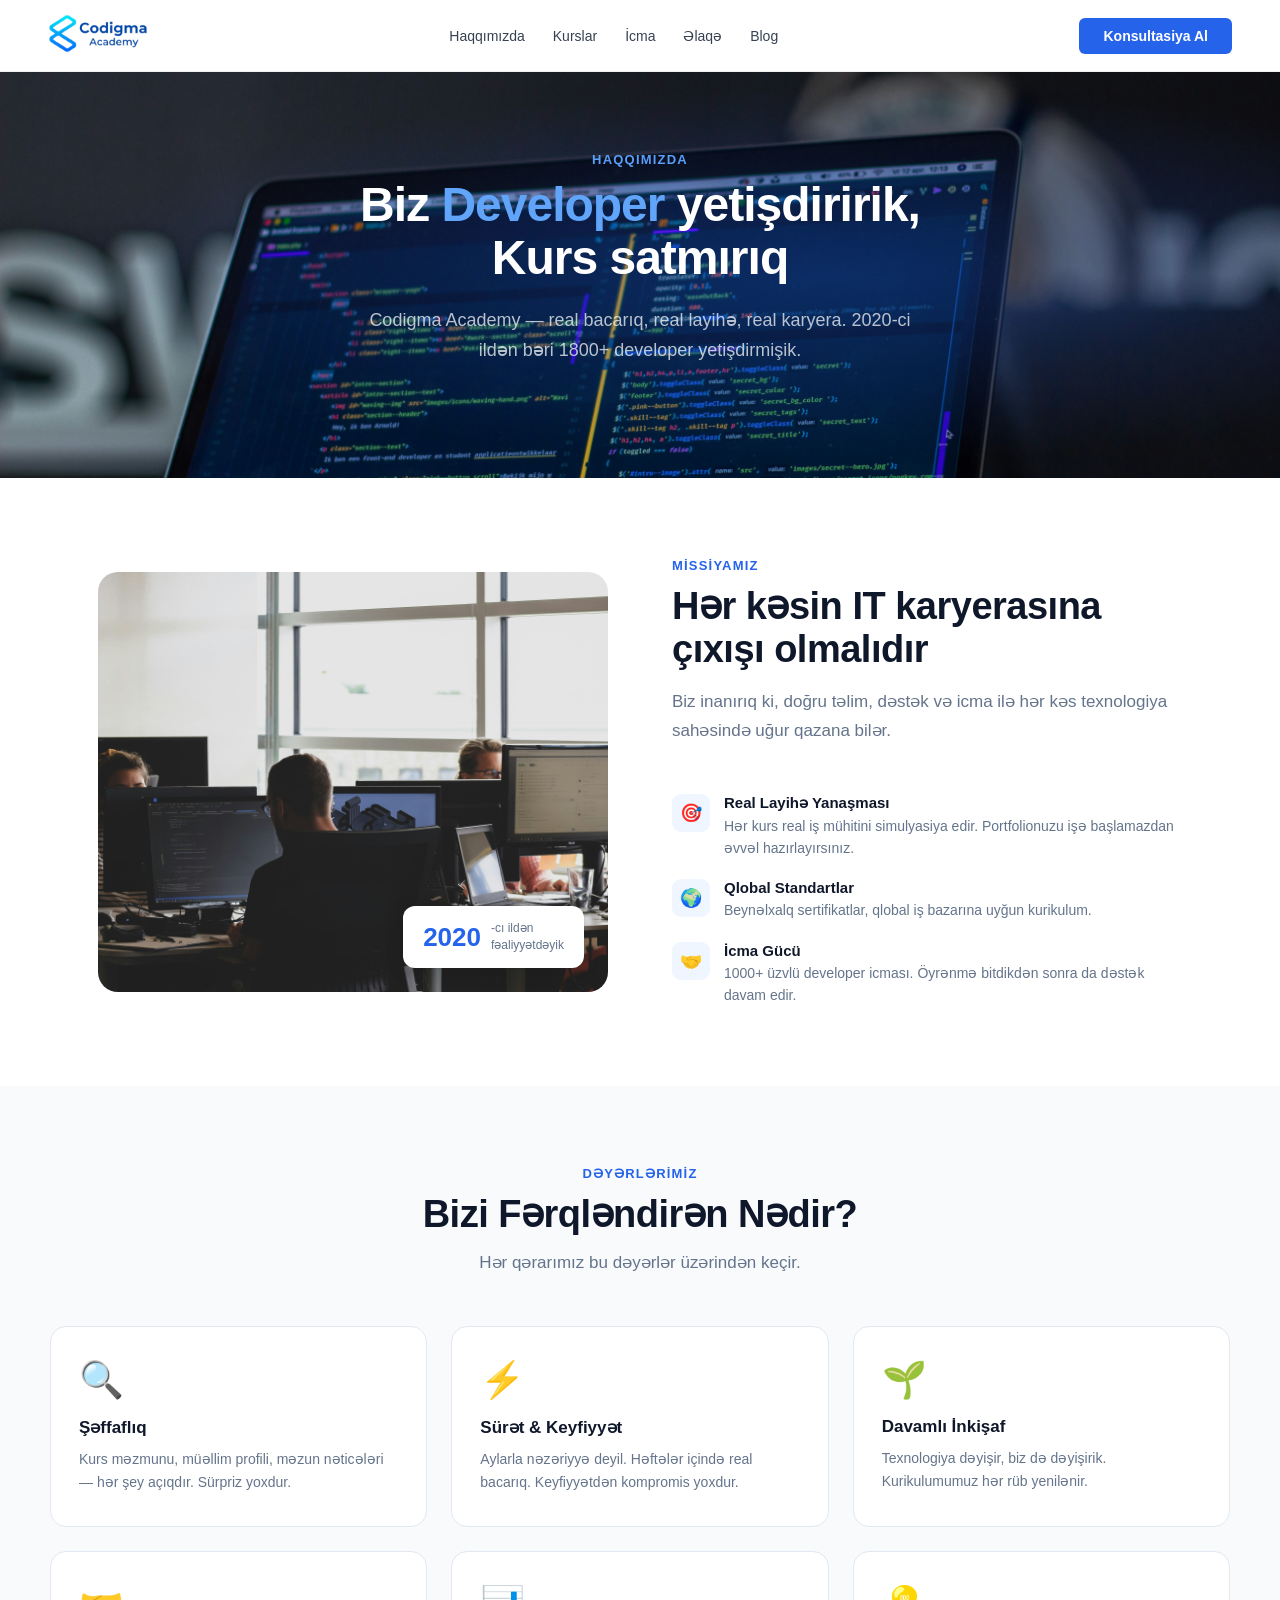
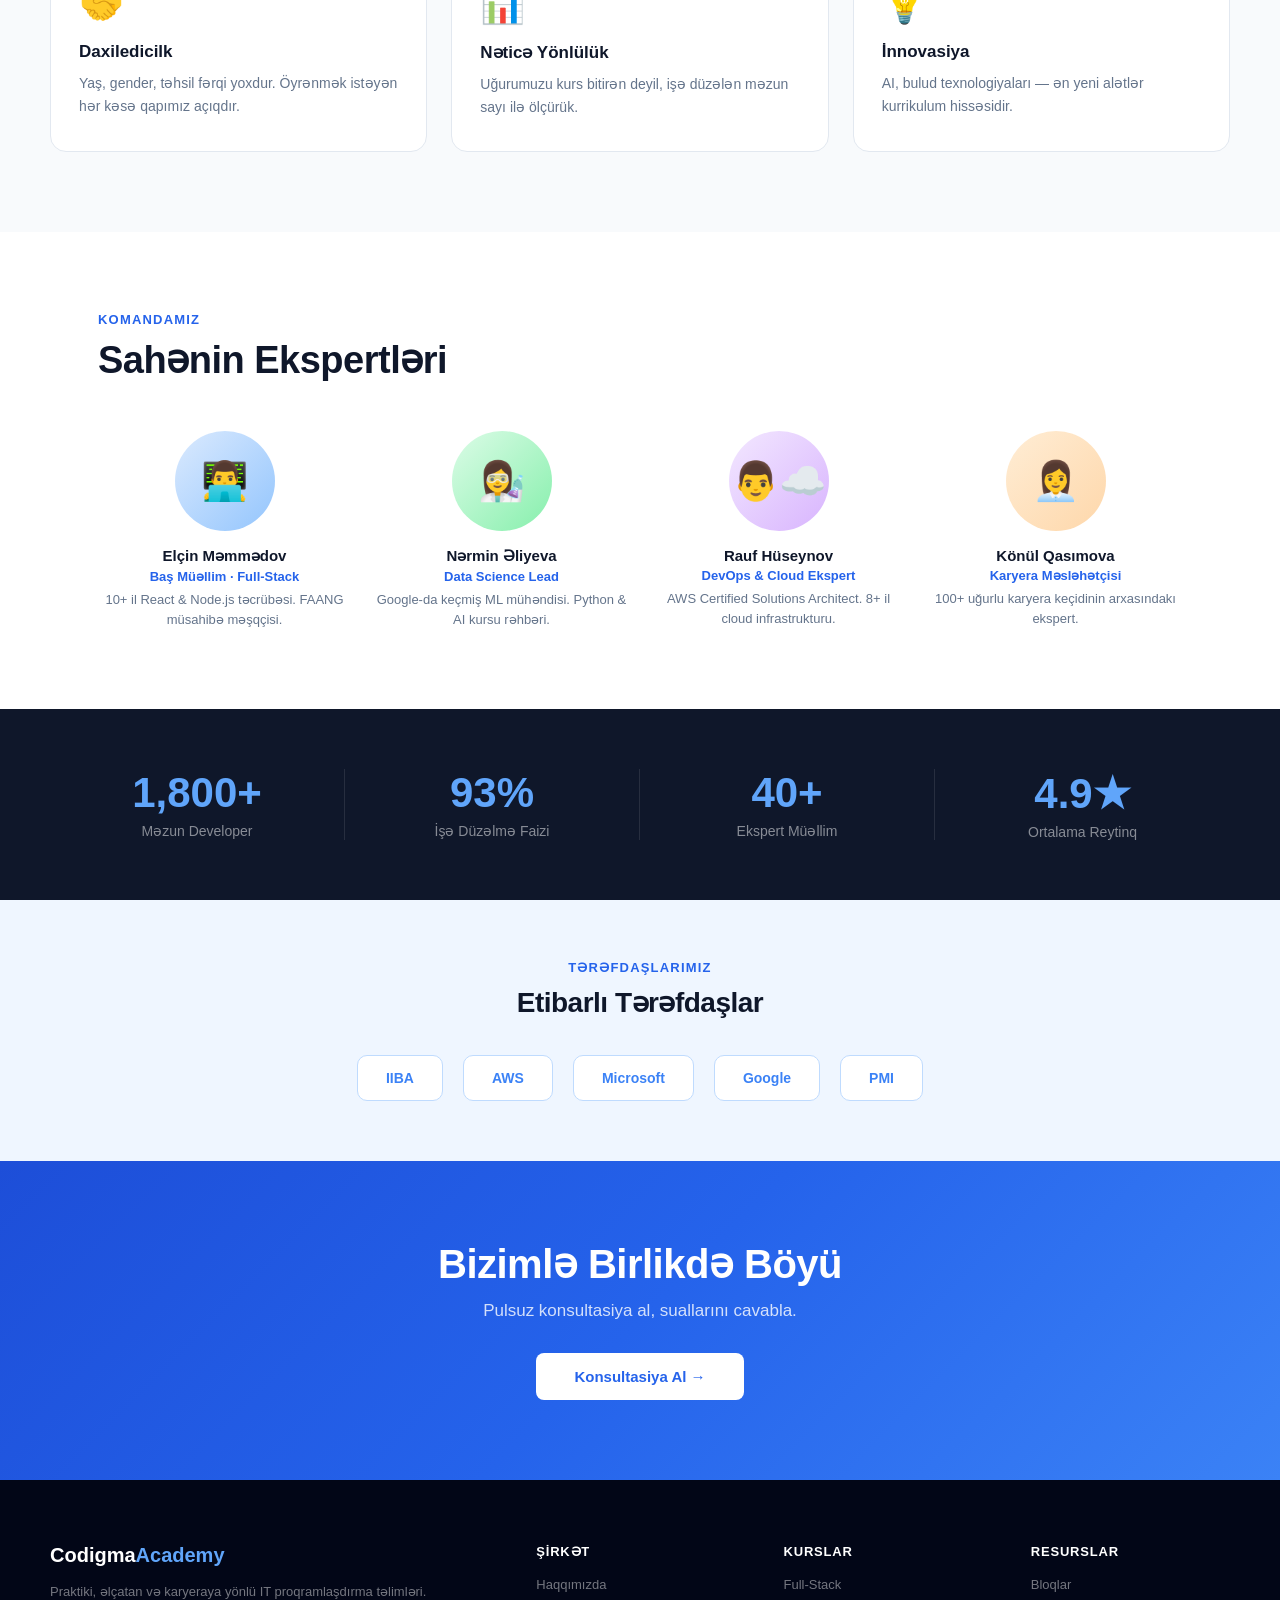
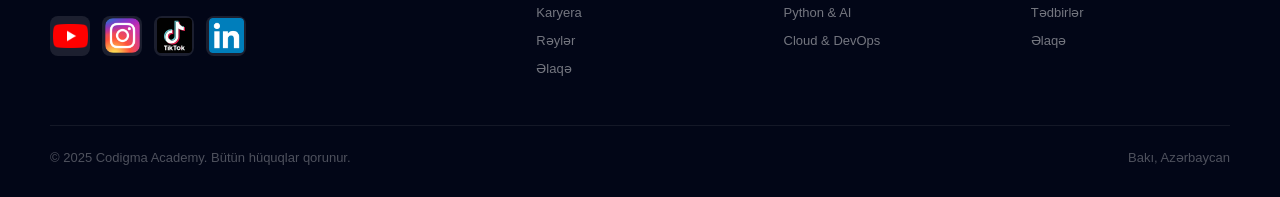
==== commit 23293e55: "Update footer social media image paths for consistency across multiple pages" ====
--- a/about/index.html
+++ b/about/index.html
@@ -114,7 +114,7 @@
 <footer>
   <div class="footer-inner">
     <div class="footer-top">
-      <div><div class="footer-logo">Codigma<span>Academy</span></div><p class="footer-desc">Praktiki, əlçatan və karyeraya yönlü IT proqramlaşdırma təlimləri.</p><div class="footer-socials"><a href="https://www.youtube.com" target="_blank" rel="noopener noreferrer" title="YouTube"><img src="./images/YouTube_full-color_icon_(2017).svg.webp" class="social-img" alt="" srcset=""></a><a href="https://www.instagram.com" target="_blank" rel="noopener noreferrer" title="Instagram"><img src="./images/Instagram_logo_2016.svg.png" class="social-img" alt=""></a><a href="https://www.tiktok.com" target="_blank" rel="noopener noreferrer" title="TikTok"><img src="./images/tiktok-logo.svg" class="social-img" alt="" srcset=""></a><a href="https://www.linkedin.com" target="_blank" rel="noopener noreferrer" title="LinkedIn"><img src="./images/LinkedIn_icon.svg.webp" class="social-img" class="social-img" alt="" srcset=""></a></div></div>
+      <div><div class="footer-logo">Codigma<span>Academy</span></div><p class="footer-desc">Praktiki, əlçatan və karyeraya yönlü IT proqramlaşdırma təlimləri.</p><div class="footer-socials"><a href="https://www.youtube.com" target="_blank" rel="noopener noreferrer" title="YouTube"><img src="../images/YouTube_full-color_icon_(2017).svg.webp" class="social-img" alt="" srcset=""></a><a href="https://www.instagram.com" target="_blank" rel="noopener noreferrer" title="Instagram"><img src="../images/Instagram_logo_2016.svg.png" class="social-img" alt=""></a><a href="https://www.tiktok.com" target="_blank" rel="noopener noreferrer" title="TikTok"><img src="../images/tiktok-logo.svg" class="social-img" alt="" srcset=""></a><a href="https://www.linkedin.com" target="_blank" rel="noopener noreferrer" title="LinkedIn"><img src="../images/LinkedIn_icon.svg.webp" class="social-img" class="social-img" alt="" srcset=""></a></div></div>
       <div class="footer-col"><h4>Şirkət</h4><ul><li><a href="../about/">Haqqımızda</a></li><li><a href="../careers/">Karyera</a></li><li><a href="../reviews/">Rəylər</a></li><li><a href="../contact/">Əlaqə</a></li></ul></div>
       <div class="footer-col"><h4>Kurslar</h4><ul><li><a href="../courses/">Full-Stack</a></li><li><a href="../courses/">Python & AI</a></li><li><a href="../courses/">Cloud & DevOps</a></li></ul></div>
       <div class="footer-col"><h4>Resurslar</h4><ul><li><a href="../blog.html">Bloqlar</a></li><li><a href="#">Tədbirlər</a></li><li><a href="../contact/">Əlaqə</a></li></ul></div>
